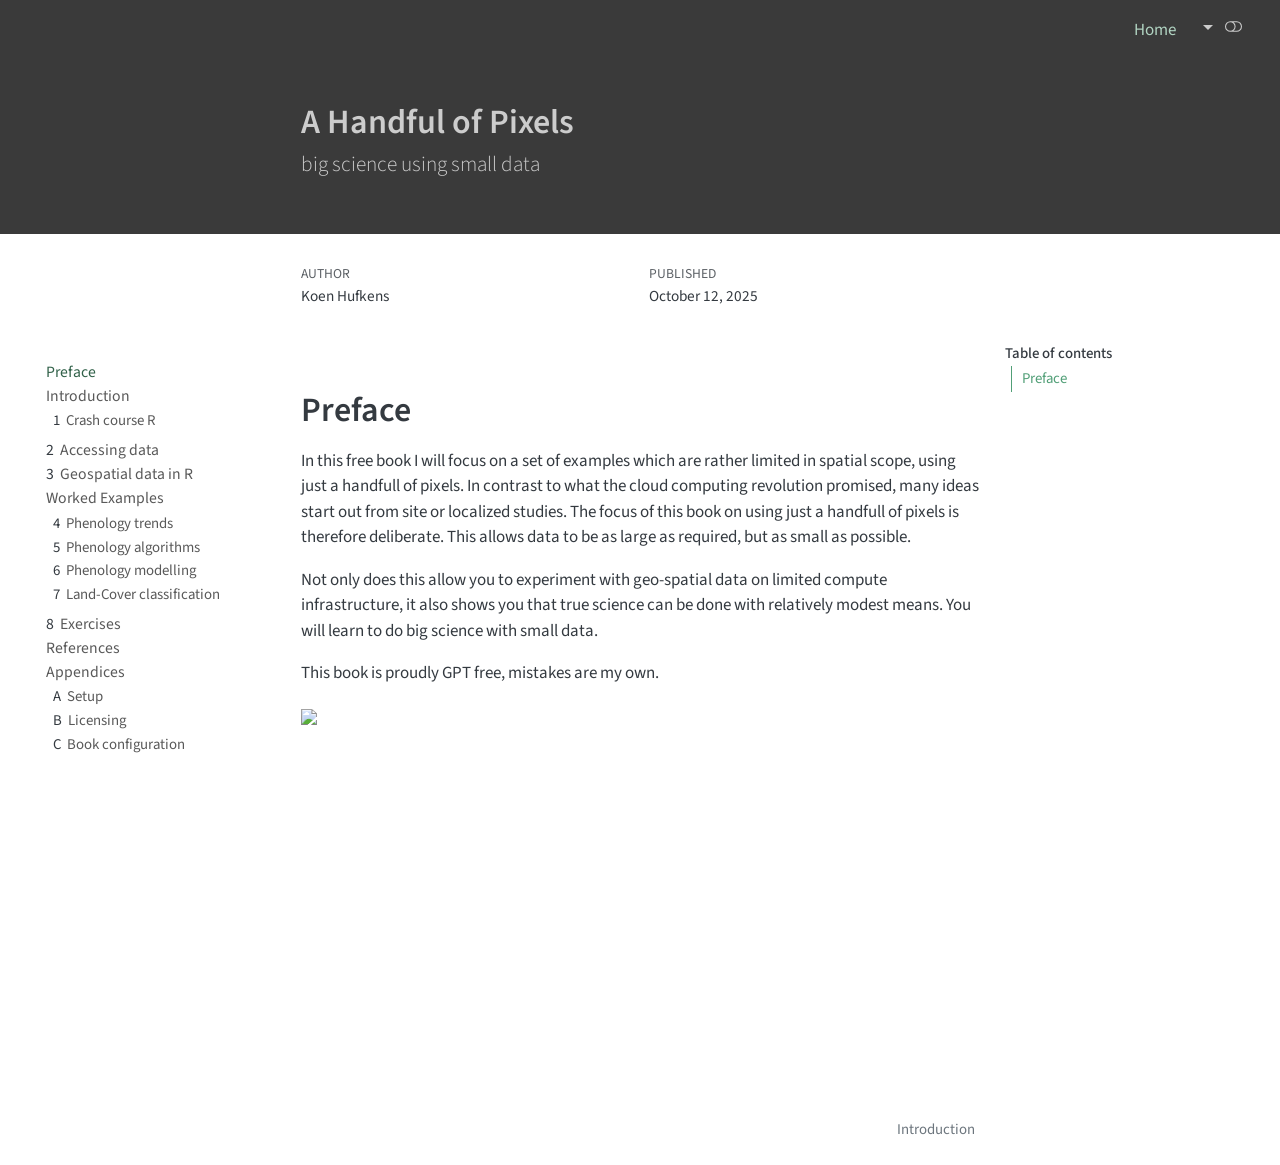
==== index.html @ 82db7b07 "Built site for gh-pages" ====
<!DOCTYPE html>
<html xmlns="http://www.w3.org/1999/xhtml" lang="en" xml:lang="en"><head>

<meta charset="utf-8">
<meta name="generator" content="quarto-1.6.42">

<meta name="viewport" content="width=device-width, initial-scale=1.0, user-scalable=yes">

<meta name="author" content="Koen Hufkens">
<meta name="dcterms.date" content="2025-10-12">

<title>A Handful of Pixels</title>
<style>
code{white-space: pre-wrap;}
span.smallcaps{font-variant: small-caps;}
div.columns{display: flex; gap: min(4vw, 1.5em);}
div.column{flex: auto; overflow-x: auto;}
div.hanging-indent{margin-left: 1.5em; text-indent: -1.5em;}
ul.task-list{list-style: none;}
ul.task-list li input[type="checkbox"] {
  width: 0.8em;
  margin: 0 0.8em 0.2em -1em; /* quarto-specific, see https://github.com/quarto-dev/quarto-cli/issues/4556 */ 
  vertical-align: middle;
}
</style>


<script src="site_libs/quarto-nav/quarto-nav.js"></script>
<script src="site_libs/quarto-nav/headroom.min.js"></script>
<script src="site_libs/clipboard/clipboard.min.js"></script>
<script src="site_libs/quarto-search/autocomplete.umd.js"></script>
<script src="site_libs/quarto-search/fuse.min.js"></script>
<script src="site_libs/quarto-search/quarto-search.js"></script>
<meta name="quarto:offset" content="./">
<link href="./intro.html" rel="next">
<link href="./figures/favicon.ico" rel="icon">
<script src="site_libs/quarto-html/quarto.js"></script>
<script src="site_libs/quarto-html/popper.min.js"></script>
<script src="site_libs/quarto-html/tippy.umd.min.js"></script>
<script src="site_libs/quarto-html/anchor.min.js"></script>
<link href="site_libs/quarto-html/tippy.css" rel="stylesheet">
<link href="site_libs/quarto-html/quarto-syntax-highlighting-2f5df379a58b258e96c21c0638c20c03.css" rel="stylesheet" class="quarto-color-scheme" id="quarto-text-highlighting-styles">
<link href="site_libs/quarto-html/quarto-syntax-highlighting-dark-b53751a350365c71b6c909e95f209ed1.css" rel="prefetch" class="quarto-color-scheme quarto-color-alternate" id="quarto-text-highlighting-styles">
<script src="site_libs/bootstrap/bootstrap.min.js"></script>
<link href="site_libs/bootstrap/bootstrap-icons.css" rel="stylesheet">
<link href="site_libs/bootstrap/bootstrap-1406984dfdd12854340727e035531d56.min.css" rel="stylesheet" append-hash="true" class="quarto-color-scheme" id="quarto-bootstrap" data-mode="light">
<link href="site_libs/bootstrap/bootstrap-dark-8bf84f831a08bd4222540306f79be283.min.css" rel="prefetch" append-hash="true" class="quarto-color-scheme quarto-color-alternate" id="quarto-bootstrap" data-mode="dark">
<script id="quarto-search-options" type="application/json">{
  "location": "navbar",
  "copy-button": false,
  "collapse-after": 3,
  "panel-placement": "end",
  "type": "overlay",
  "limit": 50,
  "keyboard-shortcut": [
    "f",
    "/",
    "s"
  ],
  "show-item-context": false,
  "language": {
    "search-no-results-text": "No results",
    "search-matching-documents-text": "matching documents",
    "search-copy-link-title": "Copy link to search",
    "search-hide-matches-text": "Hide additional matches",
    "search-more-match-text": "more match in this document",
    "search-more-matches-text": "more matches in this document",
    "search-clear-button-title": "Clear",
    "search-text-placeholder": "",
    "search-detached-cancel-button-title": "Cancel",
    "search-submit-button-title": "Submit",
    "search-label": "Search"
  }
}</script>


<meta name="twitter:title" content="A Handful of Pixels">
<meta name="twitter:description" content="big science using small data">
<meta name="twitter:card" content="summary">
</head>

<body class="nav-sidebar floating nav-fixed">

<div id="quarto-search-results"></div>
  <header id="quarto-header" class="headroom fixed-top quarto-banner">
    <nav class="navbar navbar-expand-lg " data-bs-theme="dark">
      <div class="navbar-container container-fluid">
      <div class="navbar-brand-container mx-auto">
    <a href="./index.html" class="navbar-brand navbar-brand-logo">
    <img src="./images/logo.png" alt="" class="navbar-logo">
    </a>
    <a class="navbar-brand" href="./index.html">
    <span class="navbar-title"></span>
    </a>
  </div>
            <div id="quarto-search" class="" title="Search"></div>
          <button class="navbar-toggler" type="button" data-bs-toggle="collapse" data-bs-target="#navbarCollapse" aria-controls="navbarCollapse" role="menu" aria-expanded="false" aria-label="Toggle navigation" onclick="if (window.quartoToggleHeadroom) { window.quartoToggleHeadroom(); }">
  <span class="navbar-toggler-icon"></span>
</button>
          <div class="collapse navbar-collapse" id="navbarCollapse">
            <ul class="navbar-nav navbar-nav-scroll ms-auto">
  <li class="nav-item">
    <a class="nav-link active" href="./index.html" aria-current="page"> 
<span class="menu-text">Home</span></a>
  </li>  
</ul>
          </div> <!-- /navcollapse -->
            <div class="quarto-navbar-tools tools-wide">
    <a href="https://github.com/geco-bern/handfull_of_pixels/" title="Source Code" class="quarto-navigation-tool px-1" aria-label="Source Code"><i class="bi bi-github"></i></a>
    <div class="dropdown">
      <a href="" title="Share" id="quarto-navigation-tool-dropdown-0" class="quarto-navigation-tool dropdown-toggle px-1" data-bs-toggle="dropdown" aria-expanded="false" role="link" aria-label="Share"><i class="bi bi-share"></i></a>
      <ul class="dropdown-menu" aria-labelledby="quarto-navigation-tool-dropdown-0">
          <li>
            <a class="dropdown-item quarto-navbar-tools-item" href="https://twitter.com/intent/tweet?url=|url|">
              <i class="bi bi-twitter pe-1"></i>
            Twitter
            </a>
          </li>
          <li>
            <a class="dropdown-item quarto-navbar-tools-item" href="https://www.facebook.com/sharer/sharer.php?u=|url|">
              <i class="bi bi-facebook pe-1"></i>
            Facebook
            </a>
          </li>
      </ul>
    </div>
  <a href="" class="quarto-color-scheme-toggle quarto-navigation-tool  px-1" onclick="window.quartoToggleColorScheme(); return false;" title="Toggle dark mode"><i class="bi"></i></a>
</div>
      </div> <!-- /container-fluid -->
    </nav>
  <nav class="quarto-secondary-nav">
    <div class="container-fluid d-flex">
      <button type="button" class="quarto-btn-toggle btn" data-bs-toggle="collapse" role="button" data-bs-target=".quarto-sidebar-collapse-item" aria-controls="quarto-sidebar" aria-expanded="false" aria-label="Toggle sidebar navigation" onclick="if (window.quartoToggleHeadroom) { window.quartoToggleHeadroom(); }">
        <i class="bi bi-layout-text-sidebar-reverse"></i>
      </button>
        <nav class="quarto-page-breadcrumbs" aria-label="breadcrumb"><ol class="breadcrumb"><li class="breadcrumb-item"><a href="./index.html">Preface</a></li></ol></nav>
        <a class="flex-grow-1" role="navigation" data-bs-toggle="collapse" data-bs-target=".quarto-sidebar-collapse-item" aria-controls="quarto-sidebar" aria-expanded="false" aria-label="Toggle sidebar navigation" onclick="if (window.quartoToggleHeadroom) { window.quartoToggleHeadroom(); }">      
        </a>
    </div>
  </nav>
</header>
<!-- content -->
<header id="title-block-header" class="quarto-title-block default page-columns page-full">
  <div class="quarto-title-banner page-columns page-full">
    <div class="quarto-title column-body">
      <h1 class="title">A Handful of Pixels</h1>
            <p class="subtitle lead">big science using small data</p>
                      </div>
  </div>
    
  
  <div class="quarto-title-meta">

      <div>
      <div class="quarto-title-meta-heading">Author</div>
      <div class="quarto-title-meta-contents">
               <p>Koen Hufkens </p>
            </div>
    </div>
      
      <div>
      <div class="quarto-title-meta-heading">Published</div>
      <div class="quarto-title-meta-contents">
        <p class="date">October 12, 2025</p>
      </div>
    </div>
    
      
    </div>
    
  
  </header><div id="quarto-content" class="quarto-container page-columns page-rows-contents page-layout-article page-navbar">
<!-- sidebar -->
  <nav id="quarto-sidebar" class="sidebar collapse collapse-horizontal quarto-sidebar-collapse-item sidebar-navigation floating overflow-auto">
    <div class="sidebar-menu-container"> 
    <ul class="list-unstyled mt-1">
        <li class="sidebar-item">
  <div class="sidebar-item-container"> 
  <a href="./index.html" class="sidebar-item-text sidebar-link active">
 <span class="menu-text">Preface</span></a>
  </div>
</li>
        <li class="sidebar-item sidebar-item-section">
      <div class="sidebar-item-container"> 
            <a href="./intro.html" class="sidebar-item-text sidebar-link">
 <span class="menu-text">Introduction</span></a>
          <a class="sidebar-item-toggle text-start" data-bs-toggle="collapse" data-bs-target="#quarto-sidebar-section-1" role="navigation" aria-expanded="true" aria-label="Toggle section">
            <i class="bi bi-chevron-right ms-2"></i>
          </a> 
      </div>
      <ul id="quarto-sidebar-section-1" class="collapse list-unstyled sidebar-section depth1 show">  
          <li class="sidebar-item">
  <div class="sidebar-item-container"> 
  <a href="./basic_R.html" class="sidebar-item-text sidebar-link">
 <span class="menu-text"><span class="chapter-number">1</span>&nbsp; <span class="chapter-title">Crash course R</span></span></a>
  </div>
</li>
      </ul>
  </li>
        <li class="sidebar-item">
  <div class="sidebar-item-container"> 
  <a href="./gathering_data.html" class="sidebar-item-text sidebar-link">
 <span class="menu-text"><span class="chapter-number">2</span>&nbsp; <span class="chapter-title">Accessing data</span></span></a>
  </div>
</li>
        <li class="sidebar-item">
  <div class="sidebar-item-container"> 
  <a href="./geospatial_R.html" class="sidebar-item-text sidebar-link">
 <span class="menu-text"><span class="chapter-number">3</span>&nbsp; <span class="chapter-title">Geospatial data in R</span></span></a>
  </div>
</li>
        <li class="sidebar-item sidebar-item-section">
      <div class="sidebar-item-container"> 
            <a class="sidebar-item-text sidebar-link text-start" data-bs-toggle="collapse" data-bs-target="#quarto-sidebar-section-2" role="navigation" aria-expanded="true">
 <span class="menu-text">Worked Examples</span></a>
          <a class="sidebar-item-toggle text-start" data-bs-toggle="collapse" data-bs-target="#quarto-sidebar-section-2" role="navigation" aria-expanded="true" aria-label="Toggle section">
            <i class="bi bi-chevron-right ms-2"></i>
          </a> 
      </div>
      <ul id="quarto-sidebar-section-2" class="collapse list-unstyled sidebar-section depth1 show">  
          <li class="sidebar-item">
  <div class="sidebar-item-container"> 
  <a href="./phenology_trends.html" class="sidebar-item-text sidebar-link">
 <span class="menu-text"><span class="chapter-number">4</span>&nbsp; <span class="chapter-title">Phenology trends</span></span></a>
  </div>
</li>
          <li class="sidebar-item">
  <div class="sidebar-item-container"> 
  <a href="./phenology_algorithms.html" class="sidebar-item-text sidebar-link">
 <span class="menu-text"><span class="chapter-number">5</span>&nbsp; <span class="chapter-title">Phenology algorithms</span></span></a>
  </div>
</li>
          <li class="sidebar-item">
  <div class="sidebar-item-container"> 
  <a href="./phenology_modelling.html" class="sidebar-item-text sidebar-link">
 <span class="menu-text"><span class="chapter-number">6</span>&nbsp; <span class="chapter-title">Phenology modelling</span></span></a>
  </div>
</li>
          <li class="sidebar-item">
  <div class="sidebar-item-container"> 
  <a href="./land_cover_classification.html" class="sidebar-item-text sidebar-link">
 <span class="menu-text"><span class="chapter-number">7</span>&nbsp; <span class="chapter-title">Land-Cover classification</span></span></a>
  </div>
</li>
      </ul>
  </li>
        <li class="sidebar-item">
  <div class="sidebar-item-container"> 
  <a href="./exercises.html" class="sidebar-item-text sidebar-link">
 <span class="menu-text"><span class="chapter-number">8</span>&nbsp; <span class="chapter-title">Exercises</span></span></a>
  </div>
</li>
        <li class="sidebar-item">
  <div class="sidebar-item-container"> 
  <a href="./references.html" class="sidebar-item-text sidebar-link">
 <span class="menu-text">References</span></a>
  </div>
</li>
        <li class="sidebar-item sidebar-item-section">
      <div class="sidebar-item-container"> 
            <a class="sidebar-item-text sidebar-link text-start" data-bs-toggle="collapse" data-bs-target="#quarto-sidebar-section-3" role="navigation" aria-expanded="true">
 <span class="menu-text">Appendices</span></a>
          <a class="sidebar-item-toggle text-start" data-bs-toggle="collapse" data-bs-target="#quarto-sidebar-section-3" role="navigation" aria-expanded="true" aria-label="Toggle section">
            <i class="bi bi-chevron-right ms-2"></i>
          </a> 
      </div>
      <ul id="quarto-sidebar-section-3" class="collapse list-unstyled sidebar-section depth1 show">  
          <li class="sidebar-item">
  <div class="sidebar-item-container"> 
  <a href="./appendix_setup.html" class="sidebar-item-text sidebar-link">
 <span class="menu-text"><span class="chapter-number">A</span>&nbsp; <span class="chapter-title">Setup</span></span></a>
  </div>
</li>
          <li class="sidebar-item">
  <div class="sidebar-item-container"> 
  <a href="./appendix_licensing.html" class="sidebar-item-text sidebar-link">
 <span class="menu-text"><span class="chapter-number">B</span>&nbsp; <span class="chapter-title">Licensing</span></span></a>
  </div>
</li>
          <li class="sidebar-item">
  <div class="sidebar-item-container"> 
  <a href="./appendix_config.html" class="sidebar-item-text sidebar-link">
 <span class="menu-text"><span class="chapter-number">C</span>&nbsp; <span class="chapter-title">Book configuration</span></span></a>
  </div>
</li>
      </ul>
  </li>
    </ul>
    </div>
</nav>
<div id="quarto-sidebar-glass" class="quarto-sidebar-collapse-item" data-bs-toggle="collapse" data-bs-target=".quarto-sidebar-collapse-item"></div>
<!-- margin-sidebar -->
    <div id="quarto-margin-sidebar" class="sidebar margin-sidebar">
        <nav id="TOC" role="doc-toc" class="toc-active">
    <h2 id="toc-title">Table of contents</h2>
   
  <ul>
  <li><a href="#preface" id="toc-preface" class="nav-link active" data-scroll-target="#preface">Preface</a></li>
  </ul>
</nav>
    </div>
<!-- main -->
<main class="content quarto-banner-title-block" id="quarto-document-content">





<section id="preface" class="level1 unnumbered">
<h1 class="unnumbered">Preface</h1>
<p>In this free book I will focus on a set of examples which are rather limited in spatial scope, using just a handfull of pixels. In contrast to what the cloud computing revolution promised, many ideas start out from site or localized studies. The focus of this book on using just a handfull of pixels is therefore deliberate. This allows data to be as large as required, but as small as possible.</p>
<p>Not only does this allow you to experiment with geo-spatial data on limited compute infrastructure, it also shows you that true science can be done with relatively modest means. You will learn to do big science with small data.</p>
<p>This book is proudly GPT free, mistakes are my own.</p>
<p><img src="https://licensebuttons.net/l/by-nc-nd/4.0/88x31.png" class="img-fluid"></p>


</section>

</main> <!-- /main -->
<script id="quarto-html-after-body" type="application/javascript">
window.document.addEventListener("DOMContentLoaded", function (event) {
  const toggleBodyColorMode = (bsSheetEl) => {
    const mode = bsSheetEl.getAttribute("data-mode");
    const bodyEl = window.document.querySelector("body");
    if (mode === "dark") {
      bodyEl.classList.add("quarto-dark");
      bodyEl.classList.remove("quarto-light");
    } else {
      bodyEl.classList.add("quarto-light");
      bodyEl.classList.remove("quarto-dark");
    }
  }
  const toggleBodyColorPrimary = () => {
    const bsSheetEl = window.document.querySelector("link#quarto-bootstrap");
    if (bsSheetEl) {
      toggleBodyColorMode(bsSheetEl);
    }
  }
  toggleBodyColorPrimary();  
  const disableStylesheet = (stylesheets) => {
    for (let i=0; i < stylesheets.length; i++) {
      const stylesheet = stylesheets[i];
      stylesheet.rel = 'prefetch';
    }
  }
  const enableStylesheet = (stylesheets) => {
    for (let i=0; i < stylesheets.length; i++) {
      const stylesheet = stylesheets[i];
      stylesheet.rel = 'stylesheet';
    }
  }
  const manageTransitions = (selector, allowTransitions) => {
    const els = window.document.querySelectorAll(selector);
    for (let i=0; i < els.length; i++) {
      const el = els[i];
      if (allowTransitions) {
        el.classList.remove('notransition');
      } else {
        el.classList.add('notransition');
      }
    }
  }
  const toggleGiscusIfUsed = (isAlternate, darkModeDefault) => {
    const baseTheme = document.querySelector('#giscus-base-theme')?.value ?? 'light';
    const alternateTheme = document.querySelector('#giscus-alt-theme')?.value ?? 'dark';
    let newTheme = '';
    if(darkModeDefault) {
      newTheme = isAlternate ? baseTheme : alternateTheme;
    } else {
      newTheme = isAlternate ? alternateTheme : baseTheme;
    }
    const changeGiscusTheme = () => {
      // From: https://github.com/giscus/giscus/issues/336
      const sendMessage = (message) => {
        const iframe = document.querySelector('iframe.giscus-frame');
        if (!iframe) return;
        iframe.contentWindow.postMessage({ giscus: message }, 'https://giscus.app');
      }
      sendMessage({
        setConfig: {
          theme: newTheme
        }
      });
    }
    const isGiscussLoaded = window.document.querySelector('iframe.giscus-frame') !== null;
    if (isGiscussLoaded) {
      changeGiscusTheme();
    }
  }
  const toggleColorMode = (alternate) => {
    // Switch the stylesheets
    const alternateStylesheets = window.document.querySelectorAll('link.quarto-color-scheme.quarto-color-alternate');
    manageTransitions('#quarto-margin-sidebar .nav-link', false);
    if (alternate) {
      enableStylesheet(alternateStylesheets);
      for (const sheetNode of alternateStylesheets) {
        if (sheetNode.id === "quarto-bootstrap") {
          toggleBodyColorMode(sheetNode);
        }
      }
    } else {
      disableStylesheet(alternateStylesheets);
      toggleBodyColorPrimary();
    }
    manageTransitions('#quarto-margin-sidebar .nav-link', true);
    // Switch the toggles
    const toggles = window.document.querySelectorAll('.quarto-color-scheme-toggle');
    for (let i=0; i < toggles.length; i++) {
      const toggle = toggles[i];
      if (toggle) {
        if (alternate) {
          toggle.classList.add("alternate");     
        } else {
          toggle.classList.remove("alternate");
        }
      }
    }
    // Hack to workaround the fact that safari doesn't
    // properly recolor the scrollbar when toggling (#1455)
    if (navigator.userAgent.indexOf('Safari') > 0 && navigator.userAgent.indexOf('Chrome') == -1) {
      manageTransitions("body", false);
      window.scrollTo(0, 1);
      setTimeout(() => {
        window.scrollTo(0, 0);
        manageTransitions("body", true);
      }, 40);  
    }
  }
  const isFileUrl = () => { 
    return window.location.protocol === 'file:';
  }
  const hasAlternateSentinel = () => {  
    let styleSentinel = getColorSchemeSentinel();
    if (styleSentinel !== null) {
      return styleSentinel === "alternate";
    } else {
      return false;
    }
  }
  const setStyleSentinel = (alternate) => {
    const value = alternate ? "alternate" : "default";
    if (!isFileUrl()) {
      window.localStorage.setItem("quarto-color-scheme", value);
    } else {
      localAlternateSentinel = value;
    }
  }
  const getColorSchemeSentinel = () => {
    if (!isFileUrl()) {
      const storageValue = window.localStorage.getItem("quarto-color-scheme");
      return storageValue != null ? storageValue : localAlternateSentinel;
    } else {
      return localAlternateSentinel;
    }
  }
  const darkModeDefault = false;
  let localAlternateSentinel = darkModeDefault ? 'alternate' : 'default';
  // Dark / light mode switch
  window.quartoToggleColorScheme = () => {
    // Read the current dark / light value 
    let toAlternate = !hasAlternateSentinel();
    toggleColorMode(toAlternate);
    setStyleSentinel(toAlternate);
    toggleGiscusIfUsed(toAlternate, darkModeDefault);
  };
  // Ensure there is a toggle, if there isn't float one in the top right
  if (window.document.querySelector('.quarto-color-scheme-toggle') === null) {
    const a = window.document.createElement('a');
    a.classList.add('top-right');
    a.classList.add('quarto-color-scheme-toggle');
    a.href = "";
    a.onclick = function() { try { window.quartoToggleColorScheme(); } catch {} return false; };
    const i = window.document.createElement("i");
    i.classList.add('bi');
    a.appendChild(i);
    window.document.body.appendChild(a);
  }
  // Switch to dark mode if need be
  if (hasAlternateSentinel()) {
    toggleColorMode(true);
  } else {
    toggleColorMode(false);
  }
  const icon = "";
  const anchorJS = new window.AnchorJS();
  anchorJS.options = {
    placement: 'right',
    icon: icon
  };
  anchorJS.add('.anchored');
  const isCodeAnnotation = (el) => {
    for (const clz of el.classList) {
      if (clz.startsWith('code-annotation-')) {                     
        return true;
      }
    }
    return false;
  }
  const onCopySuccess = function(e) {
    // button target
    const button = e.trigger;
    // don't keep focus
    button.blur();
    // flash "checked"
    button.classList.add('code-copy-button-checked');
    var currentTitle = button.getAttribute("title");
    button.setAttribute("title", "Copied!");
    let tooltip;
    if (window.bootstrap) {
      button.setAttribute("data-bs-toggle", "tooltip");
      button.setAttribute("data-bs-placement", "left");
      button.setAttribute("data-bs-title", "Copied!");
      tooltip = new bootstrap.Tooltip(button, 
        { trigger: "manual", 
          customClass: "code-copy-button-tooltip",
          offset: [0, -8]});
      tooltip.show();    
    }
    setTimeout(function() {
      if (tooltip) {
        tooltip.hide();
        button.removeAttribute("data-bs-title");
        button.removeAttribute("data-bs-toggle");
        button.removeAttribute("data-bs-placement");
      }
      button.setAttribute("title", currentTitle);
      button.classList.remove('code-copy-button-checked');
    }, 1000);
    // clear code selection
    e.clearSelection();
  }
  const getTextToCopy = function(trigger) {
      const codeEl = trigger.previousElementSibling.cloneNode(true);
      for (const childEl of codeEl.children) {
        if (isCodeAnnotation(childEl)) {
          childEl.remove();
        }
      }
      return codeEl.innerText;
  }
  const clipboard = new window.ClipboardJS('.code-copy-button:not([data-in-quarto-modal])', {
    text: getTextToCopy
  });
  clipboard.on('success', onCopySuccess);
  if (window.document.getElementById('quarto-embedded-source-code-modal')) {
    const clipboardModal = new window.ClipboardJS('.code-copy-button[data-in-quarto-modal]', {
      text: getTextToCopy,
      container: window.document.getElementById('quarto-embedded-source-code-modal')
    });
    clipboardModal.on('success', onCopySuccess);
  }
    var localhostRegex = new RegExp(/^(?:http|https):\/\/localhost\:?[0-9]*\//);
    var mailtoRegex = new RegExp(/^mailto:/);
      var filterRegex = new RegExp('/' + window.location.host + '/');
    var isInternal = (href) => {
        return filterRegex.test(href) || localhostRegex.test(href) || mailtoRegex.test(href);
    }
    // Inspect non-navigation links and adorn them if external
 	var links = window.document.querySelectorAll('a[href]:not(.nav-link):not(.navbar-brand):not(.toc-action):not(.sidebar-link):not(.sidebar-item-toggle):not(.pagination-link):not(.no-external):not([aria-hidden]):not(.dropdown-item):not(.quarto-navigation-tool):not(.about-link)');
    for (var i=0; i<links.length; i++) {
      const link = links[i];
      if (!isInternal(link.href)) {
        // undo the damage that might have been done by quarto-nav.js in the case of
        // links that we want to consider external
        if (link.dataset.originalHref !== undefined) {
          link.href = link.dataset.originalHref;
        }
      }
    }
  function tippyHover(el, contentFn, onTriggerFn, onUntriggerFn) {
    const config = {
      allowHTML: true,
      maxWidth: 500,
      delay: 100,
      arrow: false,
      appendTo: function(el) {
          return el.parentElement;
      },
      interactive: true,
      interactiveBorder: 10,
      theme: 'quarto',
      placement: 'bottom-start',
    };
    if (contentFn) {
      config.content = contentFn;
    }
    if (onTriggerFn) {
      config.onTrigger = onTriggerFn;
    }
    if (onUntriggerFn) {
      config.onUntrigger = onUntriggerFn;
    }
    window.tippy(el, config); 
  }
  const noterefs = window.document.querySelectorAll('a[role="doc-noteref"]');
  for (var i=0; i<noterefs.length; i++) {
    const ref = noterefs[i];
    tippyHover(ref, function() {
      // use id or data attribute instead here
      let href = ref.getAttribute('data-footnote-href') || ref.getAttribute('href');
      try { href = new URL(href).hash; } catch {}
      const id = href.replace(/^#\/?/, "");
      const note = window.document.getElementById(id);
      if (note) {
        return note.innerHTML;
      } else {
        return "";
      }
    });
  }
  const xrefs = window.document.querySelectorAll('a.quarto-xref');
  const processXRef = (id, note) => {
    // Strip column container classes
    const stripColumnClz = (el) => {
      el.classList.remove("page-full", "page-columns");
      if (el.children) {
        for (const child of el.children) {
          stripColumnClz(child);
        }
      }
    }
    stripColumnClz(note)
    if (id === null || id.startsWith('sec-')) {
      // Special case sections, only their first couple elements
      const container = document.createElement("div");
      if (note.children && note.children.length > 2) {
        container.appendChild(note.children[0].cloneNode(true));
        for (let i = 1; i < note.children.length; i++) {
          const child = note.children[i];
          if (child.tagName === "P" && child.innerText === "") {
            continue;
          } else {
            container.appendChild(child.cloneNode(true));
            break;
          }
        }
        if (window.Quarto?.typesetMath) {
          window.Quarto.typesetMath(container);
        }
        return container.innerHTML
      } else {
        if (window.Quarto?.typesetMath) {
          window.Quarto.typesetMath(note);
        }
        return note.innerHTML;
      }
    } else {
      // Remove any anchor links if they are present
      const anchorLink = note.querySelector('a.anchorjs-link');
      if (anchorLink) {
        anchorLink.remove();
      }
      if (window.Quarto?.typesetMath) {
        window.Quarto.typesetMath(note);
      }
      if (note.classList.contains("callout")) {
        return note.outerHTML;
      } else {
        return note.innerHTML;
      }
    }
  }
  for (var i=0; i<xrefs.length; i++) {
    const xref = xrefs[i];
    tippyHover(xref, undefined, function(instance) {
      instance.disable();
      let url = xref.getAttribute('href');
      let hash = undefined; 
      if (url.startsWith('#')) {
        hash = url;
      } else {
        try { hash = new URL(url).hash; } catch {}
      }
      if (hash) {
        const id = hash.replace(/^#\/?/, "");
        const note = window.document.getElementById(id);
        if (note !== null) {
          try {
            const html = processXRef(id, note.cloneNode(true));
            instance.setContent(html);
          } finally {
            instance.enable();
            instance.show();
          }
        } else {
          // See if we can fetch this
          fetch(url.split('#')[0])
          .then(res => res.text())
          .then(html => {
            const parser = new DOMParser();
            const htmlDoc = parser.parseFromString(html, "text/html");
            const note = htmlDoc.getElementById(id);
            if (note !== null) {
              const html = processXRef(id, note);
              instance.setContent(html);
            } 
          }).finally(() => {
            instance.enable();
            instance.show();
          });
        }
      } else {
        // See if we can fetch a full url (with no hash to target)
        // This is a special case and we should probably do some content thinning / targeting
        fetch(url)
        .then(res => res.text())
        .then(html => {
          const parser = new DOMParser();
          const htmlDoc = parser.parseFromString(html, "text/html");
          const note = htmlDoc.querySelector('main.content');
          if (note !== null) {
            // This should only happen for chapter cross references
            // (since there is no id in the URL)
            // remove the first header
            if (note.children.length > 0 && note.children[0].tagName === "HEADER") {
              note.children[0].remove();
            }
            const html = processXRef(null, note);
            instance.setContent(html);
          } 
        }).finally(() => {
          instance.enable();
          instance.show();
        });
      }
    }, function(instance) {
    });
  }
      let selectedAnnoteEl;
      const selectorForAnnotation = ( cell, annotation) => {
        let cellAttr = 'data-code-cell="' + cell + '"';
        let lineAttr = 'data-code-annotation="' +  annotation + '"';
        const selector = 'span[' + cellAttr + '][' + lineAttr + ']';
        return selector;
      }
      const selectCodeLines = (annoteEl) => {
        const doc = window.document;
        const targetCell = annoteEl.getAttribute("data-target-cell");
        const targetAnnotation = annoteEl.getAttribute("data-target-annotation");
        const annoteSpan = window.document.querySelector(selectorForAnnotation(targetCell, targetAnnotation));
        const lines = annoteSpan.getAttribute("data-code-lines").split(",");
        const lineIds = lines.map((line) => {
          return targetCell + "-" + line;
        })
        let top = null;
        let height = null;
        let parent = null;
        if (lineIds.length > 0) {
            //compute the position of the single el (top and bottom and make a div)
            const el = window.document.getElementById(lineIds[0]);
            top = el.offsetTop;
            height = el.offsetHeight;
            parent = el.parentElement.parentElement;
          if (lineIds.length > 1) {
            const lastEl = window.document.getElementById(lineIds[lineIds.length - 1]);
            const bottom = lastEl.offsetTop + lastEl.offsetHeight;
            height = bottom - top;
          }
          if (top !== null && height !== null && parent !== null) {
            // cook up a div (if necessary) and position it 
            let div = window.document.getElementById("code-annotation-line-highlight");
            if (div === null) {
              div = window.document.createElement("div");
              div.setAttribute("id", "code-annotation-line-highlight");
              div.style.position = 'absolute';
              parent.appendChild(div);
            }
            div.style.top = top - 2 + "px";
            div.style.height = height + 4 + "px";
            div.style.left = 0;
            let gutterDiv = window.document.getElementById("code-annotation-line-highlight-gutter");
            if (gutterDiv === null) {
              gutterDiv = window.document.createElement("div");
              gutterDiv.setAttribute("id", "code-annotation-line-highlight-gutter");
              gutterDiv.style.position = 'absolute';
              const codeCell = window.document.getElementById(targetCell);
              const gutter = codeCell.querySelector('.code-annotation-gutter');
              gutter.appendChild(gutterDiv);
            }
            gutterDiv.style.top = top - 2 + "px";
            gutterDiv.style.height = height + 4 + "px";
          }
          selectedAnnoteEl = annoteEl;
        }
      };
      const unselectCodeLines = () => {
        const elementsIds = ["code-annotation-line-highlight", "code-annotation-line-highlight-gutter"];
        elementsIds.forEach((elId) => {
          const div = window.document.getElementById(elId);
          if (div) {
            div.remove();
          }
        });
        selectedAnnoteEl = undefined;
      };
        // Handle positioning of the toggle
    window.addEventListener(
      "resize",
      throttle(() => {
        elRect = undefined;
        if (selectedAnnoteEl) {
          selectCodeLines(selectedAnnoteEl);
        }
      }, 10)
    );
    function throttle(fn, ms) {
    let throttle = false;
    let timer;
      return (...args) => {
        if(!throttle) { // first call gets through
            fn.apply(this, args);
            throttle = true;
        } else { // all the others get throttled
            if(timer) clearTimeout(timer); // cancel #2
            timer = setTimeout(() => {
              fn.apply(this, args);
              timer = throttle = false;
            }, ms);
        }
      };
    }
      // Attach click handler to the DT
      const annoteDls = window.document.querySelectorAll('dt[data-target-cell]');
      for (const annoteDlNode of annoteDls) {
        annoteDlNode.addEventListener('click', (event) => {
          const clickedEl = event.target;
          if (clickedEl !== selectedAnnoteEl) {
            unselectCodeLines();
            const activeEl = window.document.querySelector('dt[data-target-cell].code-annotation-active');
            if (activeEl) {
              activeEl.classList.remove('code-annotation-active');
            }
            selectCodeLines(clickedEl);
            clickedEl.classList.add('code-annotation-active');
          } else {
            // Unselect the line
            unselectCodeLines();
            clickedEl.classList.remove('code-annotation-active');
          }
        });
      }
  const findCites = (el) => {
    const parentEl = el.parentElement;
    if (parentEl) {
      const cites = parentEl.dataset.cites;
      if (cites) {
        return {
          el,
          cites: cites.split(' ')
        };
      } else {
        return findCites(el.parentElement)
      }
    } else {
      return undefined;
    }
  };
  var bibliorefs = window.document.querySelectorAll('a[role="doc-biblioref"]');
  for (var i=0; i<bibliorefs.length; i++) {
    const ref = bibliorefs[i];
    const citeInfo = findCites(ref);
    if (citeInfo) {
      tippyHover(citeInfo.el, function() {
        var popup = window.document.createElement('div');
        citeInfo.cites.forEach(function(cite) {
          var citeDiv = window.document.createElement('div');
          citeDiv.classList.add('hanging-indent');
          citeDiv.classList.add('csl-entry');
          var biblioDiv = window.document.getElementById('ref-' + cite);
          if (biblioDiv) {
            citeDiv.innerHTML = biblioDiv.innerHTML;
          }
          popup.appendChild(citeDiv);
        });
        return popup.innerHTML;
      });
    }
  }
});
</script>
<nav class="page-navigation">
  <div class="nav-page nav-page-previous">
  </div>
  <div class="nav-page nav-page-next">
      <a href="./intro.html" class="pagination-link" aria-label="Introduction">
        <span class="nav-page-text">Introduction</span> <i class="bi bi-arrow-right-short"></i>
      </a>
  </div>
</nav>
</div> <!-- /content -->




</body></html>
---- site_libs/quarto-html/quarto-syntax-highlighting-2f5df379a58b258e96c21c0638c20c03.css ----
/* quarto syntax highlight colors */
:root {
  --quarto-hl-ot-color: #003B4F;
  --quarto-hl-at-color: #657422;
  --quarto-hl-ss-color: #20794D;
  --quarto-hl-an-color: #5E5E5E;
  --quarto-hl-fu-color: #4758AB;
  --quarto-hl-st-color: #20794D;
  --quarto-hl-cf-color: #003B4F;
  --quarto-hl-op-color: #5E5E5E;
  --quarto-hl-er-color: #AD0000;
  --quarto-hl-bn-color: #AD0000;
  --quarto-hl-al-color: #AD0000;
  --quarto-hl-va-color: #111111;
  --quarto-hl-bu-color: inherit;
  --quarto-hl-ex-color: inherit;
  --quarto-hl-pp-color: #AD0000;
  --quarto-hl-in-color: #5E5E5E;
  --quarto-hl-vs-color: #20794D;
  --quarto-hl-wa-color: #5E5E5E;
  --quarto-hl-do-color: #5E5E5E;
  --quarto-hl-im-color: #00769E;
  --quarto-hl-ch-color: #20794D;
  --quarto-hl-dt-color: #AD0000;
  --quarto-hl-fl-color: #AD0000;
  --quarto-hl-co-color: #5E5E5E;
  --quarto-hl-cv-color: #5E5E5E;
  --quarto-hl-cn-color: #8f5902;
  --quarto-hl-sc-color: #5E5E5E;
  --quarto-hl-dv-color: #AD0000;
  --quarto-hl-kw-color: #003B4F;
}

/* other quarto variables */
:root {
  --quarto-font-monospace: SFMono-Regular, Menlo, Monaco, Consolas, "Liberation Mono", "Courier New", monospace;
}

pre > code.sourceCode > span {
  color: #003B4F;
}

code span {
  color: #003B4F;
}

code.sourceCode > span {
  color: #003B4F;
}

div.sourceCode,
div.sourceCode pre.sourceCode {
  color: #003B4F;
}

code span.ot {
  color: #003B4F;
  font-style: inherit;
}

code span.at {
  color: #657422;
  font-style: inherit;
}

code span.ss {
  color: #20794D;
  font-style: inherit;
}

code span.an {
  color: #5E5E5E;
  font-style: inherit;
}

code span.fu {
  color: #4758AB;
  font-style: inherit;
}

code span.st {
  color: #20794D;
  font-style: inherit;
}

code span.cf {
  color: #003B4F;
  font-weight: bold;
  font-style: inherit;
}

code span.op {
  color: #5E5E5E;
  font-style: inherit;
}

code span.er {
  color: #AD0000;
  font-style: inherit;
}

code span.bn {
  color: #AD0000;
  font-style: inherit;
}

code span.al {
  color: #AD0000;
  font-style: inherit;
}

code span.va {
  color: #111111;
  font-style: inherit;
}

code span.bu {
  font-style: inherit;
}

code span.ex {
  font-style: inherit;
}

code span.pp {
  color: #AD0000;
  font-style: inherit;
}

code span.in {
  color: #5E5E5E;
  font-style: inherit;
}

code span.vs {
  color: #20794D;
  font-style: inherit;
}

code span.wa {
  color: #5E5E5E;
  font-style: italic;
}

code span.do {
  color: #5E5E5E;
  font-style: italic;
}

code span.im {
  color: #00769E;
  font-style: inherit;
}

code span.ch {
  color: #20794D;
  font-style: inherit;
}

code span.dt {
  color: #AD0000;
  font-style: inherit;
}

code span.fl {
  color: #AD0000;
  font-style: inherit;
}

code span.co {
  color: #5E5E5E;
  font-style: inherit;
}

code span.cv {
  color: #5E5E5E;
  font-style: italic;
}

code span.cn {
  color: #8f5902;
  font-style: inherit;
}

code span.sc {
  color: #5E5E5E;
  font-style: inherit;
}

code span.dv {
  color: #AD0000;
  font-style: inherit;
}

code span.kw {
  color: #003B4F;
  font-weight: bold;
  font-style: inherit;
}

.prevent-inlining {
  content: "</";
}

/*# sourceMappingURL=35eb38a806ee71ea6d2563be2308c832.css.map */
---- site_libs/quarto-html/quarto-syntax-highlighting-dark-b53751a350365c71b6c909e95f209ed1.css ----
/* quarto syntax highlight colors */
:root {
  --quarto-hl-al-color: #f07178;
  --quarto-hl-an-color: #d4d0ab;
  --quarto-hl-at-color: #00e0e0;
  --quarto-hl-bn-color: #d4d0ab;
  --quarto-hl-bu-color: #abe338;
  --quarto-hl-ch-color: #abe338;
  --quarto-hl-co-color: #f8f8f2;
  --quarto-hl-cv-color: #ffd700;
  --quarto-hl-cn-color: #ffd700;
  --quarto-hl-cf-color: #ffa07a;
  --quarto-hl-dt-color: #ffa07a;
  --quarto-hl-dv-color: #d4d0ab;
  --quarto-hl-do-color: #f8f8f2;
  --quarto-hl-er-color: #f07178;
  --quarto-hl-ex-color: #00e0e0;
  --quarto-hl-fl-color: #d4d0ab;
  --quarto-hl-fu-color: #ffa07a;
  --quarto-hl-im-color: #abe338;
  --quarto-hl-in-color: #d4d0ab;
  --quarto-hl-kw-color: #ffa07a;
  --quarto-hl-op-color: #ffa07a;
  --quarto-hl-ot-color: #00e0e0;
  --quarto-hl-pp-color: #dcc6e0;
  --quarto-hl-re-color: #00e0e0;
  --quarto-hl-sc-color: #abe338;
  --quarto-hl-ss-color: #abe338;
  --quarto-hl-st-color: #abe338;
  --quarto-hl-va-color: #00e0e0;
  --quarto-hl-vs-color: #abe338;
  --quarto-hl-wa-color: #dcc6e0;
}

/* other quarto variables */
:root {
  --quarto-font-monospace: SFMono-Regular, Menlo, Monaco, Consolas, "Liberation Mono", "Courier New", monospace;
}

code span.al {
  background-color: #2a0f15;
  font-weight: bold;
  color: #f07178;
}

code span.an {
  color: #d4d0ab;
}

code span.at {
  color: #00e0e0;
}

code span.bn {
  color: #d4d0ab;
}

code span.bu {
  color: #abe338;
}

code span.ch {
  color: #abe338;
}

code span.co {
  font-style: italic;
  color: #f8f8f2;
}

code span.cv {
  color: #ffd700;
}

code span.cn {
  color: #ffd700;
}

code span.cf {
  font-weight: bold;
  color: #ffa07a;
}

code span.dt {
  color: #ffa07a;
}

code span.dv {
  color: #d4d0ab;
}

code span.do {
  color: #f8f8f2;
}

code span.er {
  color: #f07178;
  text-decoration: underline;
}

code span.ex {
  font-weight: bold;
  color: #00e0e0;
}

code span.fl {
  color: #d4d0ab;
}

code span.fu {
  color: #ffa07a;
}

code span.im {
  color: #abe338;
}

code span.in {
  color: #d4d0ab;
}

code span.kw {
  font-weight: bold;
  color: #ffa07a;
}

pre > code.sourceCode > span {
  color: #f8f8f2;
}

code span {
  color: #f8f8f2;
}

code.sourceCode > span {
  color: #f8f8f2;
}

div.sourceCode,
div.sourceCode pre.sourceCode {
  color: #f8f8f2;
}

code span.op {
  color: #ffa07a;
}

code span.ot {
  color: #00e0e0;
}

code span.pp {
  color: #dcc6e0;
}

code span.re {
  background-color: #f8f8f2;
  color: #00e0e0;
}

code span.sc {
  color: #abe338;
}

code span.ss {
  color: #abe338;
}

code span.st {
  color: #abe338;
}

code span.va {
  color: #00e0e0;
}

code span.vs {
  color: #abe338;
}

code span.wa {
  color: #dcc6e0;
}

.prevent-inlining {
  content: "</";
}

/*# sourceMappingURL=ef095d06243fb944689b9469f3a5590a.css.map */
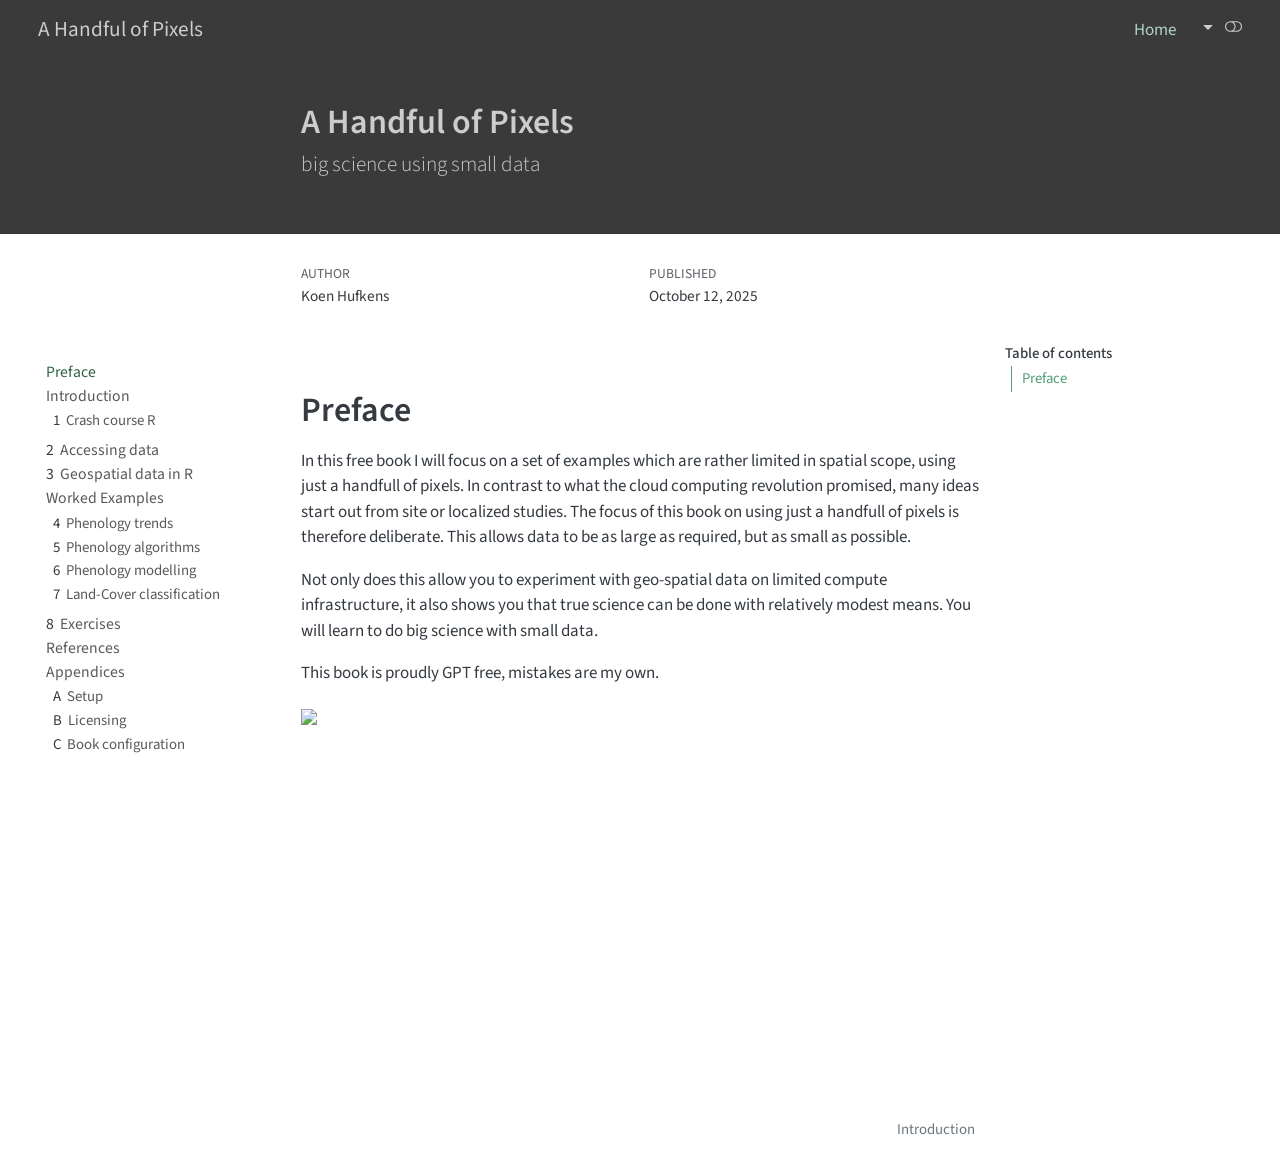
==== commit 18314be0: "Built site for gh-pages" ====
--- a/index.html
+++ b/index.html
@@ -90,7 +90,7 @@
     <img src="./images/logo.png" alt="" class="navbar-logo">
     </a>
     <a class="navbar-brand" href="./index.html">
-    <span class="navbar-title"></span>
+    <span class="navbar-title">A Handful of Pixels</span>
     </a>
   </div>
             <div id="quarto-search" class="" title="Search"></div>
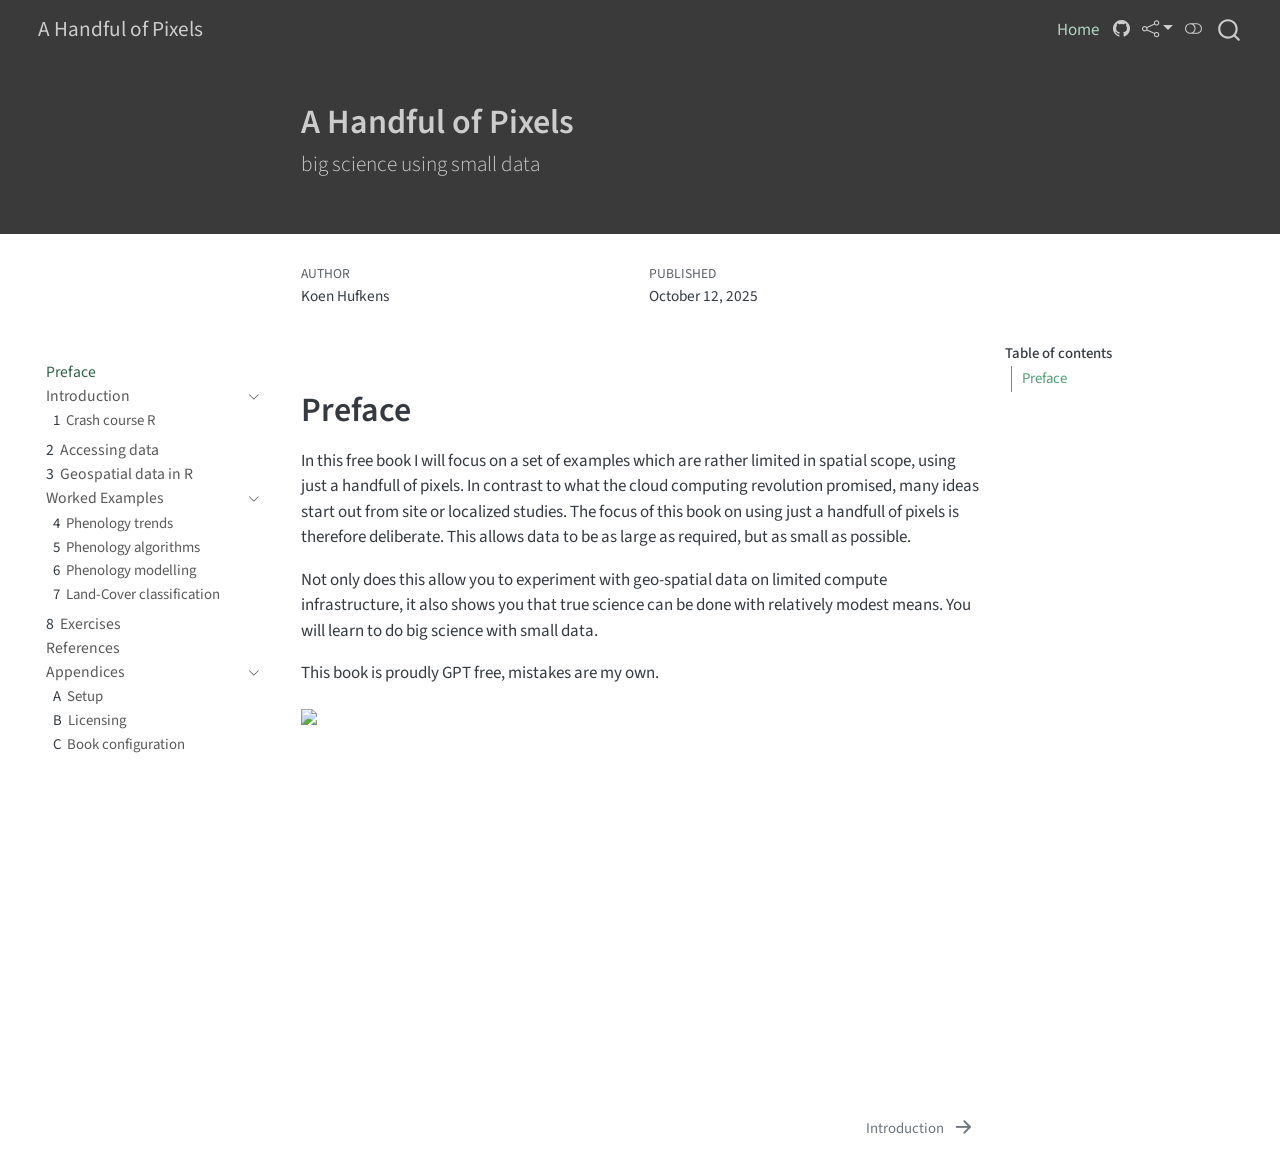
==== commit 0c5b103e: "Built site for gh-pages" ====
--- a/index.html
+++ b/index.html
@@ -2,7 +2,7 @@
 <html xmlns="http://www.w3.org/1999/xhtml" lang="en" xml:lang="en"><head>
 
 <meta charset="utf-8">
-<meta name="generator" content="quarto-1.6.42">
+<meta name="generator" content="quarto-1.9.38">
 
 <meta name="viewport" content="width=device-width, initial-scale=1.0, user-scalable=yes">
 
@@ -11,6 +11,9 @@
 
 <title>A Handful of Pixels</title>
 <style>
+/* Default styles provided by pandoc.
+** See https://pandoc.org/MANUAL.html#variables-for-html for config info.
+*/
 code{white-space: pre-wrap;}
 span.smallcaps{font-variant: small-caps;}
 div.columns{display: flex; gap: min(4vw, 1.5em);}
@@ -34,17 +37,20 @@
 <meta name="quarto:offset" content="./">
 <link href="./intro.html" rel="next">
 <link href="./figures/favicon.ico" rel="icon">
-<script src="site_libs/quarto-html/quarto.js"></script>
+<script src="site_libs/quarto-html/quarto.js" type="module"></script>
+<script src="site_libs/quarto-html/tabsets/tabsets.js" type="module"></script>
 <script src="site_libs/quarto-html/popper.min.js"></script>
 <script src="site_libs/quarto-html/tippy.umd.min.js"></script>
 <script src="site_libs/quarto-html/anchor.min.js"></script>
 <link href="site_libs/quarto-html/tippy.css" rel="stylesheet">
-<link href="site_libs/quarto-html/quarto-syntax-highlighting-2f5df379a58b258e96c21c0638c20c03.css" rel="stylesheet" class="quarto-color-scheme" id="quarto-text-highlighting-styles">
-<link href="site_libs/quarto-html/quarto-syntax-highlighting-dark-b53751a350365c71b6c909e95f209ed1.css" rel="prefetch" class="quarto-color-scheme quarto-color-alternate" id="quarto-text-highlighting-styles">
+<link href="site_libs/quarto-html/quarto-syntax-highlighting-15634bcf2e68342d4ad2dfa704d543f6.css" rel="stylesheet" class="quarto-color-scheme" id="quarto-text-highlighting-styles">
+<link href="site_libs/quarto-html/quarto-syntax-highlighting-dark-0a6b7249c26820e032cb0bd839ff02b1.css" rel="stylesheet" class="quarto-color-scheme quarto-color-alternate" id="quarto-text-highlighting-styles">
+<link href="site_libs/quarto-html/quarto-syntax-highlighting-15634bcf2e68342d4ad2dfa704d543f6.css" rel="stylesheet" class="quarto-color-scheme-extra" id="quarto-text-highlighting-styles">
 <script src="site_libs/bootstrap/bootstrap.min.js"></script>
 <link href="site_libs/bootstrap/bootstrap-icons.css" rel="stylesheet">
-<link href="site_libs/bootstrap/bootstrap-1406984dfdd12854340727e035531d56.min.css" rel="stylesheet" append-hash="true" class="quarto-color-scheme" id="quarto-bootstrap" data-mode="light">
-<link href="site_libs/bootstrap/bootstrap-dark-8bf84f831a08bd4222540306f79be283.min.css" rel="prefetch" append-hash="true" class="quarto-color-scheme quarto-color-alternate" id="quarto-bootstrap" data-mode="dark">
+<link href="site_libs/bootstrap/bootstrap-7db605ffba45efe17bf04bdcd32fe67e.min.css" rel="stylesheet" append-hash="true" class="quarto-color-scheme" id="quarto-bootstrap" data-mode="light">
+<link href="site_libs/bootstrap/bootstrap-dark-6d3f7e089726194c4b25df785030b44b.min.css" rel="stylesheet" append-hash="true" class="quarto-color-scheme quarto-color-alternate" id="quarto-bootstrap" data-mode="dark">
+<link href="site_libs/bootstrap/bootstrap-7db605ffba45efe17bf04bdcd32fe67e.min.css" rel="stylesheet" append-hash="true" class="quarto-color-scheme-extra" id="quarto-bootstrap" data-mode="light">
 <script id="quarto-search-options" type="application/json">{
   "location": "navbar",
   "copy-button": false,
@@ -79,7 +85,169 @@
 <meta name="twitter:card" content="summary">
 </head>
 
-<body class="nav-sidebar floating nav-fixed">
+<body class="nav-sidebar floating nav-fixed quarto-light"><script id="quarto-html-before-body" type="application/javascript">
+    const toggleBodyColorMode = (bsSheetEl) => {
+      const mode = bsSheetEl.getAttribute("data-mode");
+      const bodyEl = window.document.querySelector("body");
+      if (mode === "dark") {
+        bodyEl.classList.add("quarto-dark");
+        bodyEl.classList.remove("quarto-light");
+      } else {
+        bodyEl.classList.add("quarto-light");
+        bodyEl.classList.remove("quarto-dark");
+      }
+    }
+    const toggleBodyColorPrimary = () => {
+      const bsSheetEl = window.document.querySelector("link#quarto-bootstrap:not([rel=disabled-stylesheet])");
+      if (bsSheetEl) {
+        toggleBodyColorMode(bsSheetEl);
+      }
+    }
+    const setColorSchemeToggle = (alternate) => {
+      const toggles = window.document.querySelectorAll('.quarto-color-scheme-toggle');
+      for (let i=0; i < toggles.length; i++) {
+        const toggle = toggles[i];
+        if (toggle) {
+          if (alternate) {
+            toggle.classList.add("alternate");
+          } else {
+            toggle.classList.remove("alternate");
+          }
+        }
+      }
+    };
+    const toggleColorMode = (alternate) => {
+      // Switch the stylesheets
+      const primaryStylesheets = window.document.querySelectorAll('link.quarto-color-scheme:not(.quarto-color-alternate)');
+      const alternateStylesheets = window.document.querySelectorAll('link.quarto-color-scheme.quarto-color-alternate');
+      manageTransitions('#quarto-margin-sidebar .nav-link', false);
+      if (alternate) {
+        // note: dark is layered on light, we don't disable primary!
+        enableStylesheet(alternateStylesheets);
+        for (const sheetNode of alternateStylesheets) {
+          if (sheetNode.id === "quarto-bootstrap") {
+            toggleBodyColorMode(sheetNode);
+          }
+        }
+      } else {
+        disableStylesheet(alternateStylesheets);
+        enableStylesheet(primaryStylesheets)
+        toggleBodyColorPrimary();
+      }
+      manageTransitions('#quarto-margin-sidebar .nav-link', true);
+      // Switch the toggles
+      setColorSchemeToggle(alternate)
+      // Hack to workaround the fact that safari doesn't
+      // properly recolor the scrollbar when toggling (#1455)
+      if (navigator.userAgent.indexOf('Safari') > 0 && navigator.userAgent.indexOf('Chrome') == -1) {
+        manageTransitions("body", false);
+        window.scrollTo(0, 1);
+        setTimeout(() => {
+          window.scrollTo(0, 0);
+          manageTransitions("body", true);
+        }, 40);
+      }
+    }
+    const disableStylesheet = (stylesheets) => {
+      for (let i=0; i < stylesheets.length; i++) {
+        const stylesheet = stylesheets[i];
+        stylesheet.rel = 'disabled-stylesheet';
+      }
+    }
+    const enableStylesheet = (stylesheets) => {
+      for (let i=0; i < stylesheets.length; i++) {
+        const stylesheet = stylesheets[i];
+        if(stylesheet.rel !== 'stylesheet') { // for Chrome, which will still FOUC without this check
+          stylesheet.rel = 'stylesheet';
+        }
+      }
+    }
+    const manageTransitions = (selector, allowTransitions) => {
+      const els = window.document.querySelectorAll(selector);
+      for (let i=0; i < els.length; i++) {
+        const el = els[i];
+        if (allowTransitions) {
+          el.classList.remove('notransition');
+        } else {
+          el.classList.add('notransition');
+        }
+      }
+    }
+    const isFileUrl = () => {
+      return window.location.protocol === 'file:';
+    }
+    const hasAlternateSentinel = () => {
+      let styleSentinel = getColorSchemeSentinel();
+      if (styleSentinel !== null) {
+        return styleSentinel === "alternate";
+      } else {
+        return false;
+      }
+    }
+    const setStyleSentinel = (alternate) => {
+      const value = alternate ? "alternate" : "default";
+      if (!isFileUrl()) {
+        window.localStorage.setItem("quarto-color-scheme", value);
+      } else {
+        localAlternateSentinel = value;
+      }
+    }
+    const getColorSchemeSentinel = () => {
+      if (!isFileUrl()) {
+        const storageValue = window.localStorage.getItem("quarto-color-scheme");
+        return storageValue != null ? storageValue : localAlternateSentinel;
+      } else {
+        return localAlternateSentinel;
+      }
+    }
+    const toggleGiscusIfUsed = (isAlternate, darkModeDefault) => {
+      const baseTheme = document.querySelector('#giscus-base-theme')?.value ?? 'light';
+      const alternateTheme = document.querySelector('#giscus-alt-theme')?.value ?? 'dark';
+      let newTheme = '';
+      if(authorPrefersDark) {
+        newTheme = isAlternate ? baseTheme : alternateTheme;
+      } else {
+        newTheme = isAlternate ? alternateTheme : baseTheme;
+      }
+      const changeGiscusTheme = () => {
+        // From: https://github.com/giscus/giscus/issues/336
+        const sendMessage = (message) => {
+          const iframe = document.querySelector('iframe.giscus-frame');
+          if (!iframe) return;
+          iframe.contentWindow.postMessage({ giscus: message }, 'https://giscus.app');
+        }
+        sendMessage({
+          setConfig: {
+            theme: newTheme
+          }
+        });
+      }
+      const isGiscussLoaded = window.document.querySelector('iframe.giscus-frame') !== null;
+      if (isGiscussLoaded) {
+        changeGiscusTheme();
+      }
+    };
+    const authorPrefersDark = false;
+    const darkModeDefault = authorPrefersDark;
+      document.querySelector('link#quarto-text-highlighting-styles.quarto-color-scheme-extra').rel = 'disabled-stylesheet';
+      document.querySelector('link#quarto-bootstrap.quarto-color-scheme-extra').rel = 'disabled-stylesheet';
+    let localAlternateSentinel = darkModeDefault ? 'alternate' : 'default';
+    // Dark / light mode switch
+    window.quartoToggleColorScheme = () => {
+      // Read the current dark / light value
+      let toAlternate = !hasAlternateSentinel();
+      toggleColorMode(toAlternate);
+      setStyleSentinel(toAlternate);
+      toggleGiscusIfUsed(toAlternate, darkModeDefault);
+      window.dispatchEvent(new Event('resize'));
+    };
+    // Switch to dark mode if need be
+    if (hasAlternateSentinel()) {
+      toggleColorMode(true);
+    } else {
+      toggleColorMode(false);
+    }
+  </script>
 
 <div id="quarto-search-results"></div>
   <header id="quarto-header" class="headroom fixed-top quarto-banner">
@@ -87,7 +255,8 @@
       <div class="navbar-container container-fluid">
       <div class="navbar-brand-container mx-auto">
     <a href="./index.html" class="navbar-brand navbar-brand-logo">
-    <img src="./images/logo.png" alt="" class="navbar-logo">
+    <img src="./images/logo.png" alt="" class="navbar-logo light-content">
+    <img src="./images/logo.png" alt="" class="navbar-logo dark-content">
     </a>
     <a class="navbar-brand" href="./index.html">
     <span class="navbar-title">A Handful of Pixels</span>
@@ -306,6 +475,7 @@
 
 
 
+
 <section id="preface" class="level1 unnumbered">
 <h1 class="unnumbered">Preface</h1>
 <p>In this free book I will focus on a set of examples which are rather limited in spatial scope, using just a handfull of pixels. In contrast to what the cloud computing revolution promised, many ideas start out from site or localized studies. The focus of this book on using just a handfull of pixels is therefore deliberate. This allows data to be as large as required, but as small as possible.</p>
@@ -318,380 +488,256 @@
 
 </main> <!-- /main -->
 <script id="quarto-html-after-body" type="application/javascript">
-window.document.addEventListener("DOMContentLoaded", function (event) {
-  const toggleBodyColorMode = (bsSheetEl) => {
-    const mode = bsSheetEl.getAttribute("data-mode");
-    const bodyEl = window.document.querySelector("body");
-    if (mode === "dark") {
-      bodyEl.classList.add("quarto-dark");
-      bodyEl.classList.remove("quarto-light");
-    } else {
-      bodyEl.classList.add("quarto-light");
-      bodyEl.classList.remove("quarto-dark");
-    }
-  }
-  const toggleBodyColorPrimary = () => {
-    const bsSheetEl = window.document.querySelector("link#quarto-bootstrap");
-    if (bsSheetEl) {
-      toggleBodyColorMode(bsSheetEl);
-    }
-  }
-  toggleBodyColorPrimary();  
-  const disableStylesheet = (stylesheets) => {
-    for (let i=0; i < stylesheets.length; i++) {
-      const stylesheet = stylesheets[i];
-      stylesheet.rel = 'prefetch';
-    }
-  }
-  const enableStylesheet = (stylesheets) => {
-    for (let i=0; i < stylesheets.length; i++) {
-      const stylesheet = stylesheets[i];
-      stylesheet.rel = 'stylesheet';
-    }
-  }
-  const manageTransitions = (selector, allowTransitions) => {
-    const els = window.document.querySelectorAll(selector);
-    for (let i=0; i < els.length; i++) {
-      const el = els[i];
-      if (allowTransitions) {
-        el.classList.remove('notransition');
-      } else {
-        el.classList.add('notransition');
-      }
-    }
-  }
-  const toggleGiscusIfUsed = (isAlternate, darkModeDefault) => {
-    const baseTheme = document.querySelector('#giscus-base-theme')?.value ?? 'light';
-    const alternateTheme = document.querySelector('#giscus-alt-theme')?.value ?? 'dark';
-    let newTheme = '';
-    if(darkModeDefault) {
-      newTheme = isAlternate ? baseTheme : alternateTheme;
-    } else {
-      newTheme = isAlternate ? alternateTheme : baseTheme;
-    }
-    const changeGiscusTheme = () => {
-      // From: https://github.com/giscus/giscus/issues/336
-      const sendMessage = (message) => {
-        const iframe = document.querySelector('iframe.giscus-frame');
-        if (!iframe) return;
-        iframe.contentWindow.postMessage({ giscus: message }, 'https://giscus.app');
-      }
-      sendMessage({
-        setConfig: {
-          theme: newTheme
-        }
-      });
-    }
-    const isGiscussLoaded = window.document.querySelector('iframe.giscus-frame') !== null;
-    if (isGiscussLoaded) {
-      changeGiscusTheme();
-    }
-  }
-  const toggleColorMode = (alternate) => {
-    // Switch the stylesheets
-    const alternateStylesheets = window.document.querySelectorAll('link.quarto-color-scheme.quarto-color-alternate');
-    manageTransitions('#quarto-margin-sidebar .nav-link', false);
-    if (alternate) {
-      enableStylesheet(alternateStylesheets);
-      for (const sheetNode of alternateStylesheets) {
-        if (sheetNode.id === "quarto-bootstrap") {
-          toggleBodyColorMode(sheetNode);
-        }
-      }
-    } else {
-      disableStylesheet(alternateStylesheets);
-      toggleBodyColorPrimary();
-    }
-    manageTransitions('#quarto-margin-sidebar .nav-link', true);
-    // Switch the toggles
-    const toggles = window.document.querySelectorAll('.quarto-color-scheme-toggle');
-    for (let i=0; i < toggles.length; i++) {
-      const toggle = toggles[i];
-      if (toggle) {
-        if (alternate) {
-          toggle.classList.add("alternate");     
-        } else {
-          toggle.classList.remove("alternate");
-        }
-      }
-    }
-    // Hack to workaround the fact that safari doesn't
-    // properly recolor the scrollbar when toggling (#1455)
-    if (navigator.userAgent.indexOf('Safari') > 0 && navigator.userAgent.indexOf('Chrome') == -1) {
-      manageTransitions("body", false);
-      window.scrollTo(0, 1);
-      setTimeout(() => {
-        window.scrollTo(0, 0);
-        manageTransitions("body", true);
-      }, 40);  
-    }
-  }
-  const isFileUrl = () => { 
-    return window.location.protocol === 'file:';
-  }
-  const hasAlternateSentinel = () => {  
-    let styleSentinel = getColorSchemeSentinel();
-    if (styleSentinel !== null) {
-      return styleSentinel === "alternate";
-    } else {
+  window.document.addEventListener("DOMContentLoaded", function (event) {
+    // Ensure there is a toggle, if there isn't float one in the top right
+    if (window.document.querySelector('.quarto-color-scheme-toggle') === null) {
+      const a = window.document.createElement('a');
+      a.classList.add('top-right');
+      a.classList.add('quarto-color-scheme-toggle');
+      a.href = "";
+      a.onclick = function() { try { window.quartoToggleColorScheme(); } catch {} return false; };
+      const i = window.document.createElement("i");
+      i.classList.add('bi');
+      a.appendChild(i);
+      window.document.body.appendChild(a);
+    }
+    setColorSchemeToggle(hasAlternateSentinel())
+    const icon = "";
+    const anchorJS = new window.AnchorJS();
+    anchorJS.options = {
+      placement: 'right',
+      icon: icon
+    };
+    anchorJS.add('.anchored');
+    const isCodeAnnotation = (el) => {
+      for (const clz of el.classList) {
+        if (clz.startsWith('code-annotation-')) {                     
+          return true;
+        }
+      }
       return false;
     }
-  }
-  const setStyleSentinel = (alternate) => {
-    const value = alternate ? "alternate" : "default";
-    if (!isFileUrl()) {
-      window.localStorage.setItem("quarto-color-scheme", value);
-    } else {
-      localAlternateSentinel = value;
-    }
-  }
-  const getColorSchemeSentinel = () => {
-    if (!isFileUrl()) {
-      const storageValue = window.localStorage.getItem("quarto-color-scheme");
-      return storageValue != null ? storageValue : localAlternateSentinel;
-    } else {
-      return localAlternateSentinel;
-    }
-  }
-  const darkModeDefault = false;
-  let localAlternateSentinel = darkModeDefault ? 'alternate' : 'default';
-  // Dark / light mode switch
-  window.quartoToggleColorScheme = () => {
-    // Read the current dark / light value 
-    let toAlternate = !hasAlternateSentinel();
-    toggleColorMode(toAlternate);
-    setStyleSentinel(toAlternate);
-    toggleGiscusIfUsed(toAlternate, darkModeDefault);
-  };
-  // Ensure there is a toggle, if there isn't float one in the top right
-  if (window.document.querySelector('.quarto-color-scheme-toggle') === null) {
-    const a = window.document.createElement('a');
-    a.classList.add('top-right');
-    a.classList.add('quarto-color-scheme-toggle');
-    a.href = "";
-    a.onclick = function() { try { window.quartoToggleColorScheme(); } catch {} return false; };
-    const i = window.document.createElement("i");
-    i.classList.add('bi');
-    a.appendChild(i);
-    window.document.body.appendChild(a);
-  }
-  // Switch to dark mode if need be
-  if (hasAlternateSentinel()) {
-    toggleColorMode(true);
-  } else {
-    toggleColorMode(false);
-  }
-  const icon = "";
-  const anchorJS = new window.AnchorJS();
-  anchorJS.options = {
-    placement: 'right',
-    icon: icon
-  };
-  anchorJS.add('.anchored');
-  const isCodeAnnotation = (el) => {
-    for (const clz of el.classList) {
-      if (clz.startsWith('code-annotation-')) {                     
-        return true;
-      }
-    }
-    return false;
-  }
-  const onCopySuccess = function(e) {
-    // button target
-    const button = e.trigger;
-    // don't keep focus
-    button.blur();
-    // flash "checked"
-    button.classList.add('code-copy-button-checked');
-    var currentTitle = button.getAttribute("title");
-    button.setAttribute("title", "Copied!");
-    let tooltip;
-    if (window.bootstrap) {
-      button.setAttribute("data-bs-toggle", "tooltip");
-      button.setAttribute("data-bs-placement", "left");
-      button.setAttribute("data-bs-title", "Copied!");
-      tooltip = new bootstrap.Tooltip(button, 
-        { trigger: "manual", 
-          customClass: "code-copy-button-tooltip",
-          offset: [0, -8]});
-      tooltip.show();    
-    }
-    setTimeout(function() {
-      if (tooltip) {
-        tooltip.hide();
-        button.removeAttribute("data-bs-title");
-        button.removeAttribute("data-bs-toggle");
-        button.removeAttribute("data-bs-placement");
-      }
-      button.setAttribute("title", currentTitle);
-      button.classList.remove('code-copy-button-checked');
-    }, 1000);
-    // clear code selection
-    e.clearSelection();
-  }
-  const getTextToCopy = function(trigger) {
-      const codeEl = trigger.previousElementSibling.cloneNode(true);
+    const onCopySuccess = function(e) {
+      // button target
+      const button = e.trigger;
+      // don't keep focus
+      button.blur();
+      // flash "checked"
+      button.classList.add('code-copy-button-checked');
+      var currentTitle = button.getAttribute("title");
+      button.setAttribute("title", "Copied!");
+      let tooltip;
+      if (window.bootstrap) {
+        button.setAttribute("data-bs-toggle", "tooltip");
+        button.setAttribute("data-bs-placement", "left");
+        button.setAttribute("data-bs-title", "Copied!");
+        tooltip = new bootstrap.Tooltip(button, 
+          { trigger: "manual", 
+            customClass: "code-copy-button-tooltip",
+            offset: [0, -8]});
+        tooltip.show();    
+      }
+      setTimeout(function() {
+        if (tooltip) {
+          tooltip.hide();
+          button.removeAttribute("data-bs-title");
+          button.removeAttribute("data-bs-toggle");
+          button.removeAttribute("data-bs-placement");
+        }
+        button.setAttribute("title", currentTitle);
+        button.classList.remove('code-copy-button-checked');
+      }, 1000);
+      // clear code selection
+      e.clearSelection();
+    }
+    const getTextToCopy = function(trigger) {
+      const outerScaffold = trigger.parentElement.cloneNode(true);
+      const codeEl = outerScaffold.querySelector('code');
       for (const childEl of codeEl.children) {
         if (isCodeAnnotation(childEl)) {
           childEl.remove();
         }
       }
       return codeEl.innerText;
-  }
-  const clipboard = new window.ClipboardJS('.code-copy-button:not([data-in-quarto-modal])', {
-    text: getTextToCopy
-  });
-  clipboard.on('success', onCopySuccess);
-  if (window.document.getElementById('quarto-embedded-source-code-modal')) {
-    const clipboardModal = new window.ClipboardJS('.code-copy-button[data-in-quarto-modal]', {
-      text: getTextToCopy,
-      container: window.document.getElementById('quarto-embedded-source-code-modal')
+    }
+    const clipboard = new window.ClipboardJS('.code-copy-button:not([data-in-quarto-modal])', {
+      text: getTextToCopy
     });
-    clipboardModal.on('success', onCopySuccess);
-  }
-    var localhostRegex = new RegExp(/^(?:http|https):\/\/localhost\:?[0-9]*\//);
-    var mailtoRegex = new RegExp(/^mailto:/);
-      var filterRegex = new RegExp('/' + window.location.host + '/');
-    var isInternal = (href) => {
-        return filterRegex.test(href) || localhostRegex.test(href) || mailtoRegex.test(href);
-    }
-    // Inspect non-navigation links and adorn them if external
- 	var links = window.document.querySelectorAll('a[href]:not(.nav-link):not(.navbar-brand):not(.toc-action):not(.sidebar-link):not(.sidebar-item-toggle):not(.pagination-link):not(.no-external):not([aria-hidden]):not(.dropdown-item):not(.quarto-navigation-tool):not(.about-link)');
-    for (var i=0; i<links.length; i++) {
-      const link = links[i];
-      if (!isInternal(link.href)) {
-        // undo the damage that might have been done by quarto-nav.js in the case of
-        // links that we want to consider external
-        if (link.dataset.originalHref !== undefined) {
-          link.href = link.dataset.originalHref;
-        }
-      }
-    }
-  function tippyHover(el, contentFn, onTriggerFn, onUntriggerFn) {
-    const config = {
-      allowHTML: true,
-      maxWidth: 500,
-      delay: 100,
-      arrow: false,
-      appendTo: function(el) {
-          return el.parentElement;
-      },
-      interactive: true,
-      interactiveBorder: 10,
-      theme: 'quarto',
-      placement: 'bottom-start',
-    };
-    if (contentFn) {
-      config.content = contentFn;
-    }
-    if (onTriggerFn) {
-      config.onTrigger = onTriggerFn;
-    }
-    if (onUntriggerFn) {
-      config.onUntrigger = onUntriggerFn;
-    }
-    window.tippy(el, config); 
-  }
-  const noterefs = window.document.querySelectorAll('a[role="doc-noteref"]');
-  for (var i=0; i<noterefs.length; i++) {
-    const ref = noterefs[i];
-    tippyHover(ref, function() {
-      // use id or data attribute instead here
-      let href = ref.getAttribute('data-footnote-href') || ref.getAttribute('href');
-      try { href = new URL(href).hash; } catch {}
-      const id = href.replace(/^#\/?/, "");
-      const note = window.document.getElementById(id);
-      if (note) {
-        return note.innerHTML;
+    clipboard.on('success', onCopySuccess);
+    if (window.document.getElementById('quarto-embedded-source-code-modal')) {
+      const clipboardModal = new window.ClipboardJS('.code-copy-button[data-in-quarto-modal]', {
+        text: getTextToCopy,
+        container: window.document.getElementById('quarto-embedded-source-code-modal')
+      });
+      clipboardModal.on('success', onCopySuccess);
+    }
+      var localhostRegex = new RegExp(/^(?:http|https):\/\/localhost\:?[0-9]*\//);
+      var mailtoRegex = new RegExp(/^mailto:/);
+        var filterRegex = new RegExp('/' + window.location.host + '/');
+      var isInternal = (href) => {
+          return filterRegex.test(href) || localhostRegex.test(href) || mailtoRegex.test(href);
+      }
+      // Inspect non-navigation links and adorn them if external
+     var links = window.document.querySelectorAll('a[href]:not(.nav-link):not(.navbar-brand):not(.toc-action):not(.sidebar-link):not(.sidebar-item-toggle):not(.pagination-link):not(.no-external):not([aria-hidden]):not(.dropdown-item):not(.quarto-navigation-tool):not(.about-link)');
+      for (var i=0; i<links.length; i++) {
+        const link = links[i];
+        if (!isInternal(link.href)) {
+          // undo the damage that might have been done by quarto-nav.js in the case of
+          // links that we want to consider external
+          if (link.dataset.originalHref !== undefined) {
+            link.href = link.dataset.originalHref;
+          }
+        }
+      }
+    function tippyHover(el, contentFn, onTriggerFn, onUntriggerFn) {
+      const config = {
+        allowHTML: true,
+        maxWidth: 500,
+        delay: 100,
+        arrow: false,
+        appendTo: function(el) {
+            return el.parentElement;
+        },
+        interactive: true,
+        interactiveBorder: 10,
+        theme: 'quarto',
+        placement: 'bottom-start',
+      };
+      if (contentFn) {
+        config.content = contentFn;
+      }
+      if (onTriggerFn) {
+        config.onTrigger = onTriggerFn;
+      }
+      if (onUntriggerFn) {
+        config.onUntrigger = onUntriggerFn;
+      }
+      window.tippy(el, config); 
+    }
+    const noterefs = window.document.querySelectorAll('a[role="doc-noteref"]');
+    for (var i=0; i<noterefs.length; i++) {
+      const ref = noterefs[i];
+      tippyHover(ref, function() {
+        // use id or data attribute instead here
+        let href = ref.getAttribute('data-footnote-href') || ref.getAttribute('href');
+        try { href = new URL(href).hash; } catch {}
+        const id = href.replace(/^#\/?/, "");
+        const note = window.document.getElementById(id);
+        if (note) {
+          return note.innerHTML;
+        } else {
+          return "";
+        }
+      });
+    }
+    const xrefs = window.document.querySelectorAll('a.quarto-xref');
+    const processXRef = (id, note) => {
+      // Strip column container classes
+      const stripColumnClz = (el) => {
+        el.classList.remove("page-full", "page-columns");
+        if (el.children) {
+          for (const child of el.children) {
+            stripColumnClz(child);
+          }
+        }
+      }
+      stripColumnClz(note)
+      if (id === null || id.startsWith('sec-')) {
+        // Special case sections, only their first couple elements
+        const container = document.createElement("div");
+        if (note.children && note.children.length > 2) {
+          container.appendChild(note.children[0].cloneNode(true));
+          for (let i = 1; i < note.children.length; i++) {
+            const child = note.children[i];
+            if (child.tagName === "P" && child.innerText === "") {
+              continue;
+            } else {
+              container.appendChild(child.cloneNode(true));
+              break;
+            }
+          }
+          if (window.Quarto?.typesetMath) {
+            window.Quarto.typesetMath(container);
+          }
+          return container.innerHTML
+        } else {
+          if (window.Quarto?.typesetMath) {
+            window.Quarto.typesetMath(note);
+          }
+          return note.innerHTML;
+        }
       } else {
-        return "";
-      }
-    });
-  }
-  const xrefs = window.document.querySelectorAll('a.quarto-xref');
-  const processXRef = (id, note) => {
-    // Strip column container classes
-    const stripColumnClz = (el) => {
-      el.classList.remove("page-full", "page-columns");
-      if (el.children) {
-        for (const child of el.children) {
-          stripColumnClz(child);
-        }
-      }
-    }
-    stripColumnClz(note)
-    if (id === null || id.startsWith('sec-')) {
-      // Special case sections, only their first couple elements
-      const container = document.createElement("div");
-      if (note.children && note.children.length > 2) {
-        container.appendChild(note.children[0].cloneNode(true));
-        for (let i = 1; i < note.children.length; i++) {
-          const child = note.children[i];
-          if (child.tagName === "P" && child.innerText === "") {
-            continue;
-          } else {
-            container.appendChild(child.cloneNode(true));
-            break;
-          }
-        }
-        if (window.Quarto?.typesetMath) {
-          window.Quarto.typesetMath(container);
-        }
-        return container.innerHTML
-      } else {
+        // Remove any anchor links if they are present
+        const anchorLink = note.querySelector('a.anchorjs-link');
+        if (anchorLink) {
+          anchorLink.remove();
+        }
         if (window.Quarto?.typesetMath) {
           window.Quarto.typesetMath(note);
         }
-        return note.innerHTML;
-      }
-    } else {
-      // Remove any anchor links if they are present
-      const anchorLink = note.querySelector('a.anchorjs-link');
-      if (anchorLink) {
-        anchorLink.remove();
-      }
-      if (window.Quarto?.typesetMath) {
-        window.Quarto.typesetMath(note);
-      }
-      if (note.classList.contains("callout")) {
-        return note.outerHTML;
-      } else {
-        return note.innerHTML;
-      }
-    }
-  }
-  for (var i=0; i<xrefs.length; i++) {
-    const xref = xrefs[i];
-    tippyHover(xref, undefined, function(instance) {
-      instance.disable();
-      let url = xref.getAttribute('href');
-      let hash = undefined; 
-      if (url.startsWith('#')) {
-        hash = url;
-      } else {
-        try { hash = new URL(url).hash; } catch {}
-      }
-      if (hash) {
-        const id = hash.replace(/^#\/?/, "");
-        const note = window.document.getElementById(id);
-        if (note !== null) {
-          try {
-            const html = processXRef(id, note.cloneNode(true));
-            instance.setContent(html);
-          } finally {
-            instance.enable();
-            instance.show();
-          }
+        if (note.classList.contains("callout")) {
+          return note.outerHTML;
         } else {
-          // See if we can fetch this
-          fetch(url.split('#')[0])
+          return note.innerHTML;
+        }
+      }
+    }
+    for (var i=0; i<xrefs.length; i++) {
+      const xref = xrefs[i];
+      tippyHover(xref, undefined, function(instance) {
+        instance.disable();
+        let url = xref.getAttribute('href');
+        let hash = undefined; 
+        if (url.startsWith('#')) {
+          hash = url;
+        } else {
+          try { hash = new URL(url).hash; } catch {}
+        }
+        if (hash) {
+          const id = hash.replace(/^#\/?/, "");
+          const note = window.document.getElementById(id);
+          if (note !== null) {
+            try {
+              const html = processXRef(id, note.cloneNode(true));
+              instance.setContent(html);
+            } finally {
+              instance.enable();
+              instance.show();
+            }
+          } else {
+            // See if we can fetch this
+            fetch(url.split('#')[0])
+            .then(res => res.text())
+            .then(html => {
+              const parser = new DOMParser();
+              const htmlDoc = parser.parseFromString(html, "text/html");
+              const note = htmlDoc.getElementById(id);
+              if (note !== null) {
+                const html = processXRef(id, note);
+                instance.setContent(html);
+              } 
+            }).finally(() => {
+              instance.enable();
+              instance.show();
+            });
+          }
+        } else {
+          // See if we can fetch a full url (with no hash to target)
+          // This is a special case and we should probably do some content thinning / targeting
+          fetch(url)
           .then(res => res.text())
           .then(html => {
             const parser = new DOMParser();
             const htmlDoc = parser.parseFromString(html, "text/html");
-            const note = htmlDoc.getElementById(id);
+            const note = htmlDoc.querySelector('main.content');
             if (note !== null) {
-              const html = processXRef(id, note);
+              // This should only happen for chapter cross references
+              // (since there is no id in the URL)
+              // remove the first header
+              if (note.children.length > 0 && note.children[0].tagName === "HEADER") {
+                note.children[0].remove();
+              }
+              const html = processXRef(null, note);
               instance.setContent(html);
             } 
           }).finally(() => {
@@ -699,185 +745,161 @@
             instance.show();
           });
         }
+      }, function(instance) {
+      });
+    }
+        let selectedAnnoteEl;
+        const selectorForAnnotation = ( cell, annotation) => {
+          let cellAttr = 'data-code-cell="' + cell + '"';
+          let lineAttr = 'data-code-annotation="' +  annotation + '"';
+          const selector = 'span[' + cellAttr + '][' + lineAttr + ']';
+          return selector;
+        }
+        const selectCodeLines = (annoteEl) => {
+          const doc = window.document;
+          const targetCell = annoteEl.getAttribute("data-target-cell");
+          const targetAnnotation = annoteEl.getAttribute("data-target-annotation");
+          const annoteSpan = window.document.querySelector(selectorForAnnotation(targetCell, targetAnnotation));
+          const lines = annoteSpan.getAttribute("data-code-lines").split(",");
+          const lineIds = lines.map((line) => {
+            return targetCell + "-" + line;
+          })
+          let top = null;
+          let height = null;
+          let parent = null;
+          if (lineIds.length > 0) {
+              //compute the position of the single el (top and bottom and make a div)
+              const el = window.document.getElementById(lineIds[0]);
+              top = el.offsetTop;
+              height = el.offsetHeight;
+              parent = el.parentElement.parentElement;
+            if (lineIds.length > 1) {
+              const lastEl = window.document.getElementById(lineIds[lineIds.length - 1]);
+              const bottom = lastEl.offsetTop + lastEl.offsetHeight;
+              height = bottom - top;
+            }
+            if (top !== null && height !== null && parent !== null) {
+              // cook up a div (if necessary) and position it 
+              let div = window.document.getElementById("code-annotation-line-highlight");
+              if (div === null) {
+                div = window.document.createElement("div");
+                div.setAttribute("id", "code-annotation-line-highlight");
+                div.style.position = 'absolute';
+                parent.appendChild(div);
+              }
+              div.style.top = top - 2 + "px";
+              div.style.height = height + 4 + "px";
+              div.style.left = 0;
+              let gutterDiv = window.document.getElementById("code-annotation-line-highlight-gutter");
+              if (gutterDiv === null) {
+                gutterDiv = window.document.createElement("div");
+                gutterDiv.setAttribute("id", "code-annotation-line-highlight-gutter");
+                gutterDiv.style.position = 'absolute';
+                const codeCell = window.document.getElementById(targetCell);
+                const gutter = codeCell.querySelector('.code-annotation-gutter');
+                gutter.appendChild(gutterDiv);
+              }
+              gutterDiv.style.top = top - 2 + "px";
+              gutterDiv.style.height = height + 4 + "px";
+            }
+            selectedAnnoteEl = annoteEl;
+          }
+        };
+        const unselectCodeLines = () => {
+          const elementsIds = ["code-annotation-line-highlight", "code-annotation-line-highlight-gutter"];
+          elementsIds.forEach((elId) => {
+            const div = window.document.getElementById(elId);
+            if (div) {
+              div.remove();
+            }
+          });
+          selectedAnnoteEl = undefined;
+        };
+          // Handle positioning of the toggle
+      window.addEventListener(
+        "resize",
+        throttle(() => {
+          elRect = undefined;
+          if (selectedAnnoteEl) {
+            selectCodeLines(selectedAnnoteEl);
+          }
+        }, 10)
+      );
+      function throttle(fn, ms) {
+      let throttle = false;
+      let timer;
+        return (...args) => {
+          if(!throttle) { // first call gets through
+              fn.apply(this, args);
+              throttle = true;
+          } else { // all the others get throttled
+              if(timer) clearTimeout(timer); // cancel #2
+              timer = setTimeout(() => {
+                fn.apply(this, args);
+                timer = throttle = false;
+              }, ms);
+          }
+        };
+      }
+        // Attach click handler to the DT
+        const annoteDls = window.document.querySelectorAll('dt[data-target-cell]');
+        for (const annoteDlNode of annoteDls) {
+          annoteDlNode.addEventListener('click', (event) => {
+            const clickedEl = event.target;
+            if (clickedEl !== selectedAnnoteEl) {
+              unselectCodeLines();
+              const activeEl = window.document.querySelector('dt[data-target-cell].code-annotation-active');
+              if (activeEl) {
+                activeEl.classList.remove('code-annotation-active');
+              }
+              selectCodeLines(clickedEl);
+              clickedEl.classList.add('code-annotation-active');
+            } else {
+              // Unselect the line
+              unselectCodeLines();
+              clickedEl.classList.remove('code-annotation-active');
+            }
+          });
+        }
+    const findCites = (el) => {
+      const parentEl = el.parentElement;
+      if (parentEl) {
+        const cites = parentEl.dataset.cites;
+        if (cites) {
+          return {
+            el,
+            cites: cites.split(' ')
+          };
+        } else {
+          return findCites(el.parentElement)
+        }
       } else {
-        // See if we can fetch a full url (with no hash to target)
-        // This is a special case and we should probably do some content thinning / targeting
-        fetch(url)
-        .then(res => res.text())
-        .then(html => {
-          const parser = new DOMParser();
-          const htmlDoc = parser.parseFromString(html, "text/html");
-          const note = htmlDoc.querySelector('main.content');
-          if (note !== null) {
-            // This should only happen for chapter cross references
-            // (since there is no id in the URL)
-            // remove the first header
-            if (note.children.length > 0 && note.children[0].tagName === "HEADER") {
-              note.children[0].remove();
+        return undefined;
+      }
+    };
+    var bibliorefs = window.document.querySelectorAll('a[role="doc-biblioref"]');
+    for (var i=0; i<bibliorefs.length; i++) {
+      const ref = bibliorefs[i];
+      const citeInfo = findCites(ref);
+      if (citeInfo) {
+        tippyHover(citeInfo.el, function() {
+          var popup = window.document.createElement('div');
+          citeInfo.cites.forEach(function(cite) {
+            var citeDiv = window.document.createElement('div');
+            citeDiv.classList.add('hanging-indent');
+            citeDiv.classList.add('csl-entry');
+            var biblioDiv = window.document.getElementById('ref-' + cite);
+            if (biblioDiv) {
+              citeDiv.innerHTML = biblioDiv.innerHTML;
             }
-            const html = processXRef(null, note);
-            instance.setContent(html);
-          } 
-        }).finally(() => {
-          instance.enable();
-          instance.show();
+            popup.appendChild(citeDiv);
+          });
+          return popup.innerHTML;
         });
       }
-    }, function(instance) {
-    });
-  }
-      let selectedAnnoteEl;
-      const selectorForAnnotation = ( cell, annotation) => {
-        let cellAttr = 'data-code-cell="' + cell + '"';
-        let lineAttr = 'data-code-annotation="' +  annotation + '"';
-        const selector = 'span[' + cellAttr + '][' + lineAttr + ']';
-        return selector;
-      }
-      const selectCodeLines = (annoteEl) => {
-        const doc = window.document;
-        const targetCell = annoteEl.getAttribute("data-target-cell");
-        const targetAnnotation = annoteEl.getAttribute("data-target-annotation");
-        const annoteSpan = window.document.querySelector(selectorForAnnotation(targetCell, targetAnnotation));
-        const lines = annoteSpan.getAttribute("data-code-lines").split(",");
-        const lineIds = lines.map((line) => {
-          return targetCell + "-" + line;
-        })
-        let top = null;
-        let height = null;
-        let parent = null;
-        if (lineIds.length > 0) {
-            //compute the position of the single el (top and bottom and make a div)
-            const el = window.document.getElementById(lineIds[0]);
-            top = el.offsetTop;
-            height = el.offsetHeight;
-            parent = el.parentElement.parentElement;
-          if (lineIds.length > 1) {
-            const lastEl = window.document.getElementById(lineIds[lineIds.length - 1]);
-            const bottom = lastEl.offsetTop + lastEl.offsetHeight;
-            height = bottom - top;
-          }
-          if (top !== null && height !== null && parent !== null) {
-            // cook up a div (if necessary) and position it 
-            let div = window.document.getElementById("code-annotation-line-highlight");
-            if (div === null) {
-              div = window.document.createElement("div");
-              div.setAttribute("id", "code-annotation-line-highlight");
-              div.style.position = 'absolute';
-              parent.appendChild(div);
-            }
-            div.style.top = top - 2 + "px";
-            div.style.height = height + 4 + "px";
-            div.style.left = 0;
-            let gutterDiv = window.document.getElementById("code-annotation-line-highlight-gutter");
-            if (gutterDiv === null) {
-              gutterDiv = window.document.createElement("div");
-              gutterDiv.setAttribute("id", "code-annotation-line-highlight-gutter");
-              gutterDiv.style.position = 'absolute';
-              const codeCell = window.document.getElementById(targetCell);
-              const gutter = codeCell.querySelector('.code-annotation-gutter');
-              gutter.appendChild(gutterDiv);
-            }
-            gutterDiv.style.top = top - 2 + "px";
-            gutterDiv.style.height = height + 4 + "px";
-          }
-          selectedAnnoteEl = annoteEl;
-        }
-      };
-      const unselectCodeLines = () => {
-        const elementsIds = ["code-annotation-line-highlight", "code-annotation-line-highlight-gutter"];
-        elementsIds.forEach((elId) => {
-          const div = window.document.getElementById(elId);
-          if (div) {
-            div.remove();
-          }
-        });
-        selectedAnnoteEl = undefined;
-      };
-        // Handle positioning of the toggle
-    window.addEventListener(
-      "resize",
-      throttle(() => {
-        elRect = undefined;
-        if (selectedAnnoteEl) {
-          selectCodeLines(selectedAnnoteEl);
-        }
-      }, 10)
-    );
-    function throttle(fn, ms) {
-    let throttle = false;
-    let timer;
-      return (...args) => {
-        if(!throttle) { // first call gets through
-            fn.apply(this, args);
-            throttle = true;
-        } else { // all the others get throttled
-            if(timer) clearTimeout(timer); // cancel #2
-            timer = setTimeout(() => {
-              fn.apply(this, args);
-              timer = throttle = false;
-            }, ms);
-        }
-      };
-    }
-      // Attach click handler to the DT
-      const annoteDls = window.document.querySelectorAll('dt[data-target-cell]');
-      for (const annoteDlNode of annoteDls) {
-        annoteDlNode.addEventListener('click', (event) => {
-          const clickedEl = event.target;
-          if (clickedEl !== selectedAnnoteEl) {
-            unselectCodeLines();
-            const activeEl = window.document.querySelector('dt[data-target-cell].code-annotation-active');
-            if (activeEl) {
-              activeEl.classList.remove('code-annotation-active');
-            }
-            selectCodeLines(clickedEl);
-            clickedEl.classList.add('code-annotation-active');
-          } else {
-            // Unselect the line
-            unselectCodeLines();
-            clickedEl.classList.remove('code-annotation-active');
-          }
-        });
-      }
-  const findCites = (el) => {
-    const parentEl = el.parentElement;
-    if (parentEl) {
-      const cites = parentEl.dataset.cites;
-      if (cites) {
-        return {
-          el,
-          cites: cites.split(' ')
-        };
-      } else {
-        return findCites(el.parentElement)
-      }
-    } else {
-      return undefined;
-    }
-  };
-  var bibliorefs = window.document.querySelectorAll('a[role="doc-biblioref"]');
-  for (var i=0; i<bibliorefs.length; i++) {
-    const ref = bibliorefs[i];
-    const citeInfo = findCites(ref);
-    if (citeInfo) {
-      tippyHover(citeInfo.el, function() {
-        var popup = window.document.createElement('div');
-        citeInfo.cites.forEach(function(cite) {
-          var citeDiv = window.document.createElement('div');
-          citeDiv.classList.add('hanging-indent');
-          citeDiv.classList.add('csl-entry');
-          var biblioDiv = window.document.getElementById('ref-' + cite);
-          if (biblioDiv) {
-            citeDiv.innerHTML = biblioDiv.innerHTML;
-          }
-          popup.appendChild(citeDiv);
-        });
-        return popup.innerHTML;
-      });
-    }
-  }
-});
-</script>
+    }
+  });
+  </script>
 <nav class="page-navigation">
   <div class="nav-page nav-page-previous">
   </div>
--- a/site_libs/quarto-html/quarto-syntax-highlighting-15634bcf2e68342d4ad2dfa704d543f6.css
+++ b/site_libs/quarto-html/quarto-syntax-highlighting-15634bcf2e68342d4ad2dfa704d543f6.css
@@ -0,0 +1,236 @@
+/* quarto syntax highlight colors */
+:root {
+  --quarto-hl-ot-color: #003B4F;
+  --quarto-hl-at-color: #657422;
+  --quarto-hl-ss-color: #20794D;
+  --quarto-hl-an-color: #5E5E5E;
+  --quarto-hl-fu-color: #4758AB;
+  --quarto-hl-st-color: #20794D;
+  --quarto-hl-cf-color: #003B4F;
+  --quarto-hl-op-color: #5E5E5E;
+  --quarto-hl-er-color: #AD0000;
+  --quarto-hl-bn-color: #AD0000;
+  --quarto-hl-al-color: #AD0000;
+  --quarto-hl-va-color: #111111;
+  --quarto-hl-bu-color: inherit;
+  --quarto-hl-ex-color: inherit;
+  --quarto-hl-pp-color: #AD0000;
+  --quarto-hl-in-color: #5E5E5E;
+  --quarto-hl-vs-color: #20794D;
+  --quarto-hl-wa-color: #5E5E5E;
+  --quarto-hl-do-color: #5E5E5E;
+  --quarto-hl-im-color: #00769E;
+  --quarto-hl-ch-color: #20794D;
+  --quarto-hl-dt-color: #AD0000;
+  --quarto-hl-fl-color: #AD0000;
+  --quarto-hl-co-color: #5E5E5E;
+  --quarto-hl-cv-color: #5E5E5E;
+  --quarto-hl-cn-color: #8f5902;
+  --quarto-hl-sc-color: #5E5E5E;
+  --quarto-hl-dv-color: #AD0000;
+  --quarto-hl-kw-color: #003B4F;
+}
+
+/* other quarto variables */
+:root {
+  --quarto-font-monospace: SFMono-Regular, Menlo, Monaco, Consolas, "Liberation Mono", "Courier New", monospace;
+}
+
+/* syntax highlight based on Pandoc's rules */
+pre > code.sourceCode > span {
+  color: #003B4F;
+}
+
+code.sourceCode > span {
+  color: #003B4F;
+}
+
+div.sourceCode,
+div.sourceCode pre.sourceCode {
+  color: #003B4F;
+}
+
+/* Normal */
+code span {
+  color: #003B4F;
+}
+
+/* Alert */
+code span.al {
+  color: #AD0000;
+  font-style: inherit;
+}
+
+/* Annotation */
+code span.an {
+  color: #5E5E5E;
+  font-style: inherit;
+}
+
+/* Attribute */
+code span.at {
+  color: #657422;
+  font-style: inherit;
+}
+
+/* BaseN */
+code span.bn {
+  color: #AD0000;
+  font-style: inherit;
+}
+
+/* BuiltIn */
+code span.bu {
+  font-style: inherit;
+}
+
+/* ControlFlow */
+code span.cf {
+  color: #003B4F;
+  font-weight: bold;
+  font-style: inherit;
+}
+
+/* Char */
+code span.ch {
+  color: #20794D;
+  font-style: inherit;
+}
+
+/* Constant */
+code span.cn {
+  color: #8f5902;
+  font-style: inherit;
+}
+
+/* Comment */
+code span.co {
+  color: #5E5E5E;
+  font-style: inherit;
+}
+
+/* CommentVar */
+code span.cv {
+  color: #5E5E5E;
+  font-style: italic;
+}
+
+/* Documentation */
+code span.do {
+  color: #5E5E5E;
+  font-style: italic;
+}
+
+/* DataType */
+code span.dt {
+  color: #AD0000;
+  font-style: inherit;
+}
+
+/* DecVal */
+code span.dv {
+  color: #AD0000;
+  font-style: inherit;
+}
+
+/* Error */
+code span.er {
+  color: #AD0000;
+  font-style: inherit;
+}
+
+/* Extension */
+code span.ex {
+  font-style: inherit;
+}
+
+/* Float */
+code span.fl {
+  color: #AD0000;
+  font-style: inherit;
+}
+
+/* Function */
+code span.fu {
+  color: #4758AB;
+  font-style: inherit;
+}
+
+/* Import */
+code span.im {
+  color: #00769E;
+  font-style: inherit;
+}
+
+/* Information */
+code span.in {
+  color: #5E5E5E;
+  font-style: inherit;
+}
+
+/* Keyword */
+code span.kw {
+  color: #003B4F;
+  font-weight: bold;
+  font-style: inherit;
+}
+
+/* Operator */
+code span.op {
+  color: #5E5E5E;
+  font-style: inherit;
+}
+
+/* Other */
+code span.ot {
+  color: #003B4F;
+  font-style: inherit;
+}
+
+/* Preprocessor */
+code span.pp {
+  color: #AD0000;
+  font-style: inherit;
+}
+
+/* SpecialChar */
+code span.sc {
+  color: #5E5E5E;
+  font-style: inherit;
+}
+
+/* SpecialString */
+code span.ss {
+  color: #20794D;
+  font-style: inherit;
+}
+
+/* String */
+code span.st {
+  color: #20794D;
+  font-style: inherit;
+}
+
+/* Variable */
+code span.va {
+  color: #111111;
+  font-style: inherit;
+}
+
+/* VerbatimString */
+code span.vs {
+  color: #20794D;
+  font-style: inherit;
+}
+
+/* Warning */
+code span.wa {
+  color: #5E5E5E;
+  font-style: italic;
+}
+
+.prevent-inlining {
+  content: "</";
+}
+
+/*# sourceMappingURL=f23921c56f73e400b49028c9186a1aa0.css.map */
--- a/site_libs/quarto-html/quarto-syntax-highlighting-dark-0a6b7249c26820e032cb0bd839ff02b1.css
+++ b/site_libs/quarto-html/quarto-syntax-highlighting-dark-0a6b7249c26820e032cb0bd839ff02b1.css
@@ -0,0 +1,219 @@
+/* quarto syntax highlight colors */
+:root {
+  --quarto-hl-al-color: #f07178;
+  --quarto-hl-an-color: #d4d0ab;
+  --quarto-hl-at-color: #00e0e0;
+  --quarto-hl-bn-color: #d4d0ab;
+  --quarto-hl-bu-color: #abe338;
+  --quarto-hl-ch-color: #abe338;
+  --quarto-hl-co-color: #f8f8f2;
+  --quarto-hl-cv-color: #ffd700;
+  --quarto-hl-cn-color: #ffd700;
+  --quarto-hl-cf-color: #ffa07a;
+  --quarto-hl-dt-color: #ffa07a;
+  --quarto-hl-dv-color: #d4d0ab;
+  --quarto-hl-do-color: #f8f8f2;
+  --quarto-hl-er-color: #f07178;
+  --quarto-hl-ex-color: #00e0e0;
+  --quarto-hl-fl-color: #d4d0ab;
+  --quarto-hl-fu-color: #ffa07a;
+  --quarto-hl-im-color: #abe338;
+  --quarto-hl-in-color: #d4d0ab;
+  --quarto-hl-kw-color: #ffa07a;
+  --quarto-hl-op-color: #ffa07a;
+  --quarto-hl-ot-color: #00e0e0;
+  --quarto-hl-pp-color: #dcc6e0;
+  --quarto-hl-re-color: #00e0e0;
+  --quarto-hl-sc-color: #abe338;
+  --quarto-hl-ss-color: #abe338;
+  --quarto-hl-st-color: #abe338;
+  --quarto-hl-va-color: #00e0e0;
+  --quarto-hl-vs-color: #abe338;
+  --quarto-hl-wa-color: #dcc6e0;
+}
+
+/* other quarto variables */
+:root {
+  --quarto-font-monospace: SFMono-Regular, Menlo, Monaco, Consolas, "Liberation Mono", "Courier New", monospace;
+}
+
+/* syntax highlight based on Pandoc's rules */
+pre > code.sourceCode > span {
+  color: #f8f8f2;
+}
+
+code.sourceCode > span {
+  color: #f8f8f2;
+}
+
+div.sourceCode,
+div.sourceCode pre.sourceCode {
+  color: #f8f8f2;
+}
+
+/* Normal */
+code span {
+  color: #f8f8f2;
+}
+
+/* Alert */
+code span.al {
+  color: #f07178;
+}
+
+/* Annotation */
+code span.an {
+  color: #d4d0ab;
+}
+
+/* Attribute */
+code span.at {
+  color: #00e0e0;
+}
+
+/* BaseN */
+code span.bn {
+  color: #d4d0ab;
+}
+
+/* BuiltIn */
+code span.bu {
+  color: #abe338;
+}
+
+/* ControlFlow */
+code span.cf {
+  font-weight: bold;
+  color: #ffa07a;
+}
+
+/* Char */
+code span.ch {
+  color: #abe338;
+}
+
+/* Constant */
+code span.cn {
+  color: #ffd700;
+}
+
+/* Comment */
+code span.co {
+  font-style: italic;
+  color: #f8f8f2;
+}
+
+/* CommentVar */
+code span.cv {
+  color: #ffd700;
+}
+
+/* Documentation */
+code span.do {
+  color: #f8f8f2;
+}
+
+/* DataType */
+code span.dt {
+  color: #ffa07a;
+}
+
+/* DecVal */
+code span.dv {
+  color: #d4d0ab;
+}
+
+/* Error */
+code span.er {
+  color: #f07178;
+  text-decoration: underline;
+}
+
+/* Extension */
+code span.ex {
+  font-weight: bold;
+  color: #00e0e0;
+}
+
+/* Float */
+code span.fl {
+  color: #d4d0ab;
+}
+
+/* Function */
+code span.fu {
+  color: #ffa07a;
+}
+
+/* Import */
+code span.im {
+  color: #abe338;
+}
+
+/* Information */
+code span.in {
+  color: #d4d0ab;
+}
+
+/* Keyword */
+code span.kw {
+  font-weight: bold;
+  color: #ffa07a;
+}
+
+/* Operator */
+code span.op {
+  color: #ffa07a;
+}
+
+/* Other */
+code span.ot {
+  color: #00e0e0;
+}
+
+/* Preprocessor */
+code span.pp {
+  color: #dcc6e0;
+}
+
+/* RegionMarker */
+code span.re {
+  background-color: #f8f8f2;
+  color: #00e0e0;
+}
+
+/* SpecialChar */
+code span.sc {
+  color: #abe338;
+}
+
+/* SpecialString */
+code span.ss {
+  color: #abe338;
+}
+
+/* String */
+code span.st {
+  color: #abe338;
+}
+
+/* Variable */
+code span.va {
+  color: #00e0e0;
+}
+
+/* VerbatimString */
+code span.vs {
+  color: #abe338;
+}
+
+/* Warning */
+code span.wa {
+  color: #dcc6e0;
+}
+
+.prevent-inlining {
+  content: "</";
+}
+
+/*# sourceMappingURL=175367c052bafc98bd680af3479823f0.css.map */
--- a/site_libs/quarto-html/quarto-syntax-highlighting-15634bcf2e68342d4ad2dfa704d543f6.css
+++ b/site_libs/quarto-html/quarto-syntax-highlighting-15634bcf2e68342d4ad2dfa704d543f6.css
@@ -0,0 +1,236 @@
+/* quarto syntax highlight colors */
+:root {
+  --quarto-hl-ot-color: #003B4F;
+  --quarto-hl-at-color: #657422;
+  --quarto-hl-ss-color: #20794D;
+  --quarto-hl-an-color: #5E5E5E;
+  --quarto-hl-fu-color: #4758AB;
+  --quarto-hl-st-color: #20794D;
+  --quarto-hl-cf-color: #003B4F;
+  --quarto-hl-op-color: #5E5E5E;
+  --quarto-hl-er-color: #AD0000;
+  --quarto-hl-bn-color: #AD0000;
+  --quarto-hl-al-color: #AD0000;
+  --quarto-hl-va-color: #111111;
+  --quarto-hl-bu-color: inherit;
+  --quarto-hl-ex-color: inherit;
+  --quarto-hl-pp-color: #AD0000;
+  --quarto-hl-in-color: #5E5E5E;
+  --quarto-hl-vs-color: #20794D;
+  --quarto-hl-wa-color: #5E5E5E;
+  --quarto-hl-do-color: #5E5E5E;
+  --quarto-hl-im-color: #00769E;
+  --quarto-hl-ch-color: #20794D;
+  --quarto-hl-dt-color: #AD0000;
+  --quarto-hl-fl-color: #AD0000;
+  --quarto-hl-co-color: #5E5E5E;
+  --quarto-hl-cv-color: #5E5E5E;
+  --quarto-hl-cn-color: #8f5902;
+  --quarto-hl-sc-color: #5E5E5E;
+  --quarto-hl-dv-color: #AD0000;
+  --quarto-hl-kw-color: #003B4F;
+}
+
+/* other quarto variables */
+:root {
+  --quarto-font-monospace: SFMono-Regular, Menlo, Monaco, Consolas, "Liberation Mono", "Courier New", monospace;
+}
+
+/* syntax highlight based on Pandoc's rules */
+pre > code.sourceCode > span {
+  color: #003B4F;
+}
+
+code.sourceCode > span {
+  color: #003B4F;
+}
+
+div.sourceCode,
+div.sourceCode pre.sourceCode {
+  color: #003B4F;
+}
+
+/* Normal */
+code span {
+  color: #003B4F;
+}
+
+/* Alert */
+code span.al {
+  color: #AD0000;
+  font-style: inherit;
+}
+
+/* Annotation */
+code span.an {
+  color: #5E5E5E;
+  font-style: inherit;
+}
+
+/* Attribute */
+code span.at {
+  color: #657422;
+  font-style: inherit;
+}
+
+/* BaseN */
+code span.bn {
+  color: #AD0000;
+  font-style: inherit;
+}
+
+/* BuiltIn */
+code span.bu {
+  font-style: inherit;
+}
+
+/* ControlFlow */
+code span.cf {
+  color: #003B4F;
+  font-weight: bold;
+  font-style: inherit;
+}
+
+/* Char */
+code span.ch {
+  color: #20794D;
+  font-style: inherit;
+}
+
+/* Constant */
+code span.cn {
+  color: #8f5902;
+  font-style: inherit;
+}
+
+/* Comment */
+code span.co {
+  color: #5E5E5E;
+  font-style: inherit;
+}
+
+/* CommentVar */
+code span.cv {
+  color: #5E5E5E;
+  font-style: italic;
+}
+
+/* Documentation */
+code span.do {
+  color: #5E5E5E;
+  font-style: italic;
+}
+
+/* DataType */
+code span.dt {
+  color: #AD0000;
+  font-style: inherit;
+}
+
+/* DecVal */
+code span.dv {
+  color: #AD0000;
+  font-style: inherit;
+}
+
+/* Error */
+code span.er {
+  color: #AD0000;
+  font-style: inherit;
+}
+
+/* Extension */
+code span.ex {
+  font-style: inherit;
+}
+
+/* Float */
+code span.fl {
+  color: #AD0000;
+  font-style: inherit;
+}
+
+/* Function */
+code span.fu {
+  color: #4758AB;
+  font-style: inherit;
+}
+
+/* Import */
+code span.im {
+  color: #00769E;
+  font-style: inherit;
+}
+
+/* Information */
+code span.in {
+  color: #5E5E5E;
+  font-style: inherit;
+}
+
+/* Keyword */
+code span.kw {
+  color: #003B4F;
+  font-weight: bold;
+  font-style: inherit;
+}
+
+/* Operator */
+code span.op {
+  color: #5E5E5E;
+  font-style: inherit;
+}
+
+/* Other */
+code span.ot {
+  color: #003B4F;
+  font-style: inherit;
+}
+
+/* Preprocessor */
+code span.pp {
+  color: #AD0000;
+  font-style: inherit;
+}
+
+/* SpecialChar */
+code span.sc {
+  color: #5E5E5E;
+  font-style: inherit;
+}
+
+/* SpecialString */
+code span.ss {
+  color: #20794D;
+  font-style: inherit;
+}
+
+/* String */
+code span.st {
+  color: #20794D;
+  font-style: inherit;
+}
+
+/* Variable */
+code span.va {
+  color: #111111;
+  font-style: inherit;
+}
+
+/* VerbatimString */
+code span.vs {
+  color: #20794D;
+  font-style: inherit;
+}
+
+/* Warning */
+code span.wa {
+  color: #5E5E5E;
+  font-style: italic;
+}
+
+.prevent-inlining {
+  content: "</";
+}
+
+/*# sourceMappingURL=f23921c56f73e400b49028c9186a1aa0.css.map */
